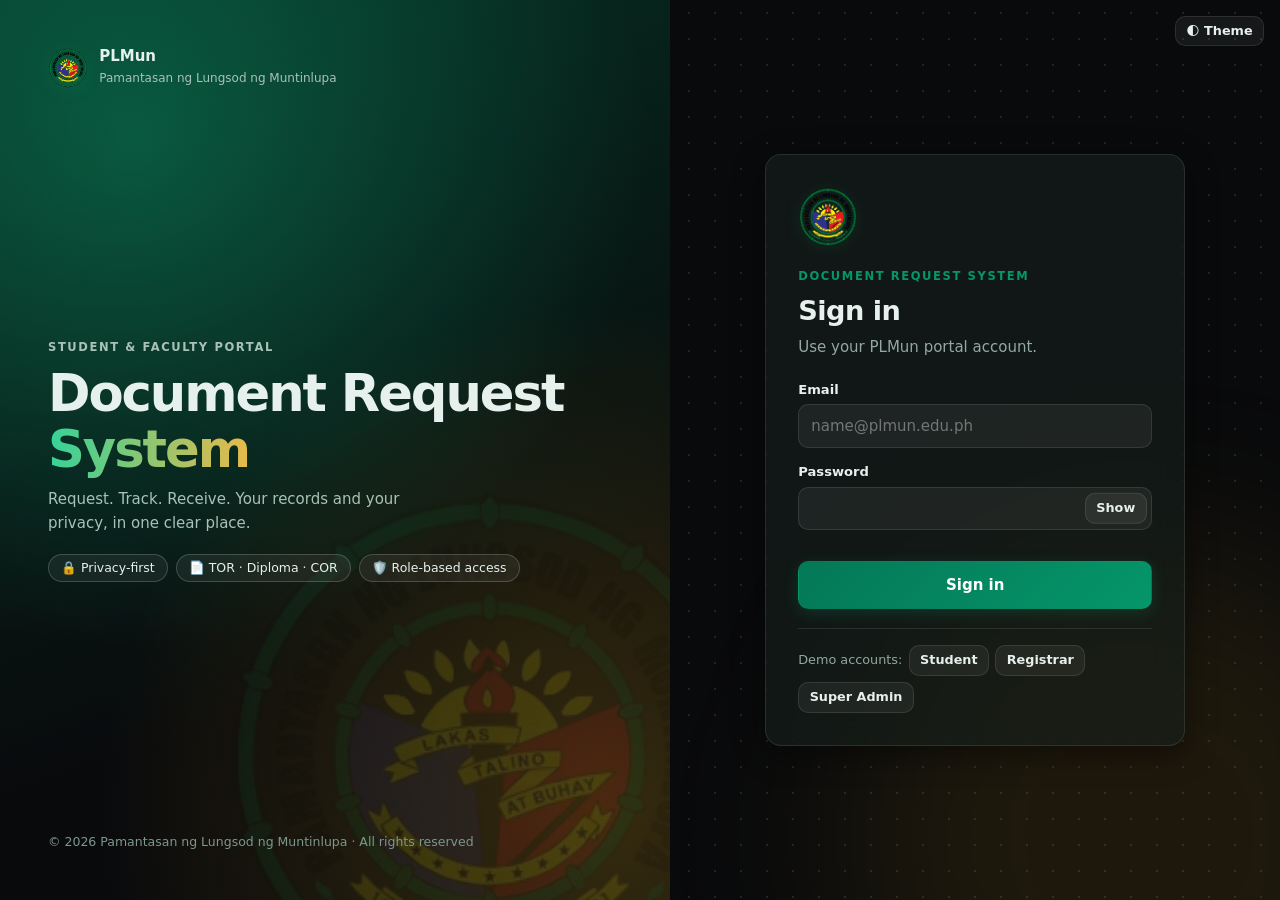
==== index.html @ 25945c1c "Initial commit - PLMun DocReq website" ====
<!DOCTYPE html>
<html lang="en">
<head>
<meta charset="UTF-8">
<meta name="viewport" content="width=device-width, initial-scale=1">
<title>PLMun Portal · Document Request System</title>
<link rel="icon" href="logo.png">
<link rel="stylesheet" href="style.css">
</head>
<body>
<a class="skip" href="#app">Skip to content</a>
<header class="glass-panel top" id="nav"></header>
<main id="app" tabindex="-1"></main>

<!-- Simulated Gmail invitation modal -->
<dialog id="mail" aria-labelledby="mailTitle">
  <h2 id="mailTitle">Simulated Gmail inbox</h2>
  <div id="mailBody"></div>
  <div class="row"><button class="btn btn-ghost" type="button" data-act="close">Close</button></div>
</dialog>

<div id="toasts" aria-live="polite"></div>
<script src="app.js"></script>
</body>
</html>
---- style.css ----
/* PLMun Portal — glassmorphism, light/dark themes */
*{box-sizing:border-box;margin:0}
:root{
  --bg:#eef4f1;--text:#0f172a;--muted:#5b6b7a;
  --glass:rgba(255,255,255,.7);--border:rgba(255,255,255,.55);--line:rgba(15,23,42,.1);
  --shadow:0 8px 32px rgba(15,23,42,.08);
  --em:#059669;--em2:#10b981;--em-dark:#047857;--gold:#b7791f;--danger:#dc2626;
  --glow:rgba(16,185,129,.28);--gold-glow:rgba(212,160,23,.2);--field:rgba(255,255,255,.75);--r:16px;
}
[data-theme=dark]{
  --bg:#0a110f;--text:#e6f0ec;--muted:#93a8a0;
  --glass:rgba(22,32,29,.65);--border:rgba(255,255,255,.1);--line:rgba(255,255,255,.1);
  --shadow:0 8px 32px rgba(0,0,0,.45);--glow:rgba(16,185,129,.18);--gold-glow:rgba(212,160,23,.1);
  --field:rgba(255,255,255,.06);--gold:#e8b94a;
}
html{color-scheme:light dark}
body{font:15px/1.6 Inter,system-ui,-apple-system,"Segoe UI",sans-serif;color:var(--text);background:var(--bg);min-height:100vh;transition:background .3s,color .3s}
body::before,body::after{content:"";position:fixed;z-index:-1;width:46vmax;height:46vmax;border-radius:50%;filter:blur(90px);pointer-events:none}
body::before{top:-14vmax;left:-10vmax;background:var(--glow)}
body::after{bottom:-18vmax;right:-12vmax;background:var(--gold-glow)}

/* Glass utilities */
.glass-card,.glass-panel,dialog{
  background:var(--glass);-webkit-backdrop-filter:blur(16px) saturate(140%);backdrop-filter:blur(16px) saturate(140%);
  border:1px solid var(--border);box-shadow:var(--shadow);transition:background .3s,border-color .3s}
.glass-card{border-radius:var(--r);padding:1.25rem}
.glass-panel{border-radius:var(--r)}

/* Layout */
.skip{position:absolute;left:-999px}.skip:focus{left:1rem;top:1rem;background:var(--em-dark);color:#fff;padding:.5rem 1rem;border-radius:8px;z-index:99}
.top{position:sticky;top:.75rem;z-index:10;margin:.75rem auto;width:min(1100px,94vw);padding:.6rem 1rem;display:flex;align-items:center;justify-content:space-between;gap:.75rem;flex-wrap:wrap}
.brand{display:flex;align-items:center;gap:.7rem}
.logo{width:36px;height:36px;border-radius:10px;display:grid;place-items:center;font-weight:800;color:#fff;background:linear-gradient(135deg,var(--em-dark),var(--em2));box-shadow:0 0 0 2px rgba(212,160,23,.5),0 4px 14px var(--glow)}
.brand b{display:block;line-height:1.1}.brand span{font-size:.75rem;color:var(--muted)}
.actions{display:flex;align-items:center;gap:.5rem;flex-wrap:wrap}
main{width:min(1100px,94vw);margin:1rem auto 3rem;display:grid;gap:1rem;outline:none}
.cols{display:grid;gap:1rem;grid-template-columns:1fr 2fr;align-items:start}
.stats{display:grid;gap:1rem;grid-template-columns:repeat(auto-fit,minmax(170px,1fr))}
.stat small{color:var(--muted)}.stat strong{display:block;font-size:1.9rem;line-height:1.2;color:var(--em)}
.hero{text-align:center;padding:3rem 1.5rem}.hero h1{font-size:clamp(1.7rem,4vw,2.6rem);letter-spacing:-.03em}
.hero p{color:var(--muted);max-width:56ch;margin:.75rem auto 1.5rem}
.roles{display:grid;gap:1rem;grid-template-columns:repeat(auto-fit,minmax(220px,1fr));text-align:left;margin-top:2rem}
h2{font-size:1.1rem;margin-bottom:.6rem}
.muted{color:var(--muted)}.small{font-size:.8rem}.err{color:var(--danger);min-height:1.3em;font-size:.85rem}
.privacy{display:flex;gap:.8rem;align-items:flex-start;border-left:4px solid var(--gold)}
.toolbar{display:flex;gap:.6rem;flex-wrap:wrap;margin-bottom:.8rem}.toolbar input{flex:1;min-width:160px}

/* Controls */
.field{display:grid;gap:.3rem;margin-bottom:.8rem}.field label{font-size:.82rem;font-weight:600}
input,select,textarea{font:inherit;color:inherit;background:var(--field);border:1px solid var(--line);border-radius:10px;padding:.55rem .75rem;width:100%}
textarea{resize:vertical;min-height:70px}
:focus-visible{outline:3px solid var(--em2);outline-offset:2px}
.btn{font:inherit;font-weight:600;border:1px solid transparent;border-radius:10px;padding:.5rem 1rem;cursor:pointer;transition:transform .15s,box-shadow .2s,background .2s}
.btn:hover{transform:translateY(-1px)}.btn:active{transform:none}
.btn-primary{color:#fff;background:linear-gradient(135deg,var(--em-dark),var(--em));box-shadow:0 4px 16px var(--glow)}
.btn-ghost{color:var(--text);background:var(--field);border-color:var(--line)}
.btn-danger{color:#fff;background:var(--danger)}
.btn-sm{padding:.25rem .65rem;font-size:.8rem}
.row{display:flex;gap:.5rem;flex-wrap:wrap;margin:.6rem 0}

/* Table + badges */
.wrap{overflow-x:auto}
table{width:100%;border-collapse:collapse;font-size:.9rem}
th{font-size:.72rem;text-transform:uppercase;letter-spacing:.06em;color:var(--muted);text-align:left}
th,td{padding:.65rem .6rem;border-bottom:1px solid var(--line);white-space:nowrap}
tbody tr:hover{background:rgba(16,185,129,.07)}
td.empty{text-align:center;color:var(--muted);padding:2rem}
td .btn{margin-right:.3rem}
.badge{display:inline-block;padding:.12rem .6rem;border-radius:99px;font-size:.75rem;font-weight:600;text-transform:capitalize;background:rgba(100,116,139,.18)}
.s-pending,.s-invited{background:rgba(212,160,23,.2);color:var(--gold)}
.s-processing{background:rgba(59,130,246,.18);color:#2563eb}
[data-theme=dark] .s-processing{color:#7db1ff}
.s-ready-for-pickup,.s-active{background:rgba(16,185,129,.18);color:var(--em-dark)}
[data-theme=dark] .s-ready-for-pickup,[data-theme=dark] .s-active{color:#4ade80}
.s-rejected,.s-disabled{background:rgba(220,38,38,.15);color:var(--danger)}

/* Dialogs + toasts */
dialog{color:var(--text);margin:auto;border-radius:var(--r);padding:1.5rem;width:min(460px,92vw)}
dialog::backdrop{background:rgba(5,15,12,.45);backdrop-filter:blur(4px)}
.mail{border:1px solid var(--line);border-radius:12px;padding:1rem;background:var(--field);margin:.6rem 0;font-size:.88rem;word-break:break-word}
.mail p{margin:.4rem 0}.mail code{background:rgba(16,185,129,.15);padding:.1rem .4rem;border-radius:6px}
#toasts{position:fixed;right:1rem;bottom:1rem;display:grid;gap:.5rem;z-index:100}
.toast{padding:.7rem 1rem;border-radius:12px;color:#fff;background:var(--em-dark);box-shadow:var(--shadow);animation:in .3s ease}
.toast.err{background:var(--danger)}
@keyframes in{from{opacity:0;transform:translateY(10px)}}
@media(max-width:800px){.cols{grid-template-columns:1fr}}
@media(prefers-reduced-motion:reduce){*{animation:none!important;transition:none!important}}

/* ===== v2: split-screen auth + refined dashboard ===== */
[data-theme=dark]{--bg:#090a0c}
body{background-image:radial-gradient(var(--line) 1px,transparent 1px);background-size:26px 26px}
.seal{width:40px;height:40px;object-fit:contain;filter:drop-shadow(0 2px 8px var(--glow))}
.eyebrow{font-size:.72rem;font-weight:700;letter-spacing:.14em;text-transform:uppercase;color:var(--em)}
.welcome{display:flex;justify-content:space-between;align-items:center;gap:1rem;padding:.4rem .25rem}
.welcome h1{font-size:clamp(1.5rem,3vw,2.1rem);letter-spacing:-.03em}
.welcome img{width:84px;filter:drop-shadow(0 8px 24px var(--glow))}
.stat{border-top:3px solid var(--em2)}.stat:nth-child(2){border-top-color:var(--gold)}.stat:nth-child(3){border-top-color:#3b82f6}.stat:nth-child(4){border-top-color:#ef4444}
.glass-card{transition:transform .2s,box-shadow .2s}.stats .glass-card:hover{transform:translateY(-3px)}
input:focus,select:focus,textarea:focus{border-color:var(--em2);box-shadow:0 0 0 3px var(--glow);outline:none}
.btn-primary:hover{box-shadow:0 6px 24px var(--glow)}

body.auth #nav{display:none}
body.auth main{width:100%;margin:0;display:block}
.auth-wrap{min-height:100vh;display:grid;grid-template-columns:1.1fr 1fr}
.brand-panel{position:relative;overflow:hidden;padding:3rem;display:flex;flex-direction:column;justify-content:space-between;gap:2rem;color:#e6f0ec;
  background:radial-gradient(circle at 20% 15%,rgba(16,185,129,.35),transparent 55%),radial-gradient(circle at 90% 90%,rgba(212,160,23,.22),transparent 50%),linear-gradient(160deg,#052e22,#090a0c 70%)}
.brand-panel .watermark{position:absolute;right:-12%;bottom:-14%;width:78%;opacity:.12;pointer-events:none}
.brand-panel>*:not(.watermark){position:relative}
.brand-panel .brand span{color:#a9c2b8}
.brand-panel h1{font-size:clamp(2rem,4vw,3.2rem);line-height:1.08;letter-spacing:-.04em;margin:.6rem 0}
.brand-panel h1 em{font-style:normal;background:linear-gradient(90deg,#34d399,#e8b94a);-webkit-background-clip:text;background-clip:text;color:transparent}
.brand-panel p{color:#a9c2b8;max-width:42ch}.brand-panel small{color:#7e978d}
.pills{display:flex;gap:.5rem;flex-wrap:wrap;margin-top:1.2rem}
.pills span{border:1px solid rgba(255,255,255,.18);border-radius:99px;padding:.2rem .75rem;font-size:.78rem;background:rgba(255,255,255,.06)}
.form-panel{display:grid;place-items:center;padding:2rem}
.signin{width:min(420px,100%);padding:2rem}
.signin .seal{width:60px;height:60px;margin-bottom:.8rem}
.signin h2{font-size:1.7rem;letter-spacing:-.02em;margin:.2rem 0}
.signin .btn-primary{width:100%;padding:.7rem}
.pw{position:relative}.pw input{padding-right:4.5rem}.pw button{position:absolute;right:.35rem;top:50%;transform:translateY(-50%)}
.pw button:hover{transform:translateY(-50%)}
.fab{position:fixed;top:1rem;right:1rem;z-index:20}
.demo{display:flex;gap:.4rem;flex-wrap:wrap;align-items:center;margin-top:1.2rem;padding-top:1rem;border-top:1px solid var(--line)}
@media(max-width:900px){.auth-wrap{grid-template-columns:1fr}.brand-panel{padding:1.5rem}.brand-panel .watermark{width:60%}.pills{display:none}}
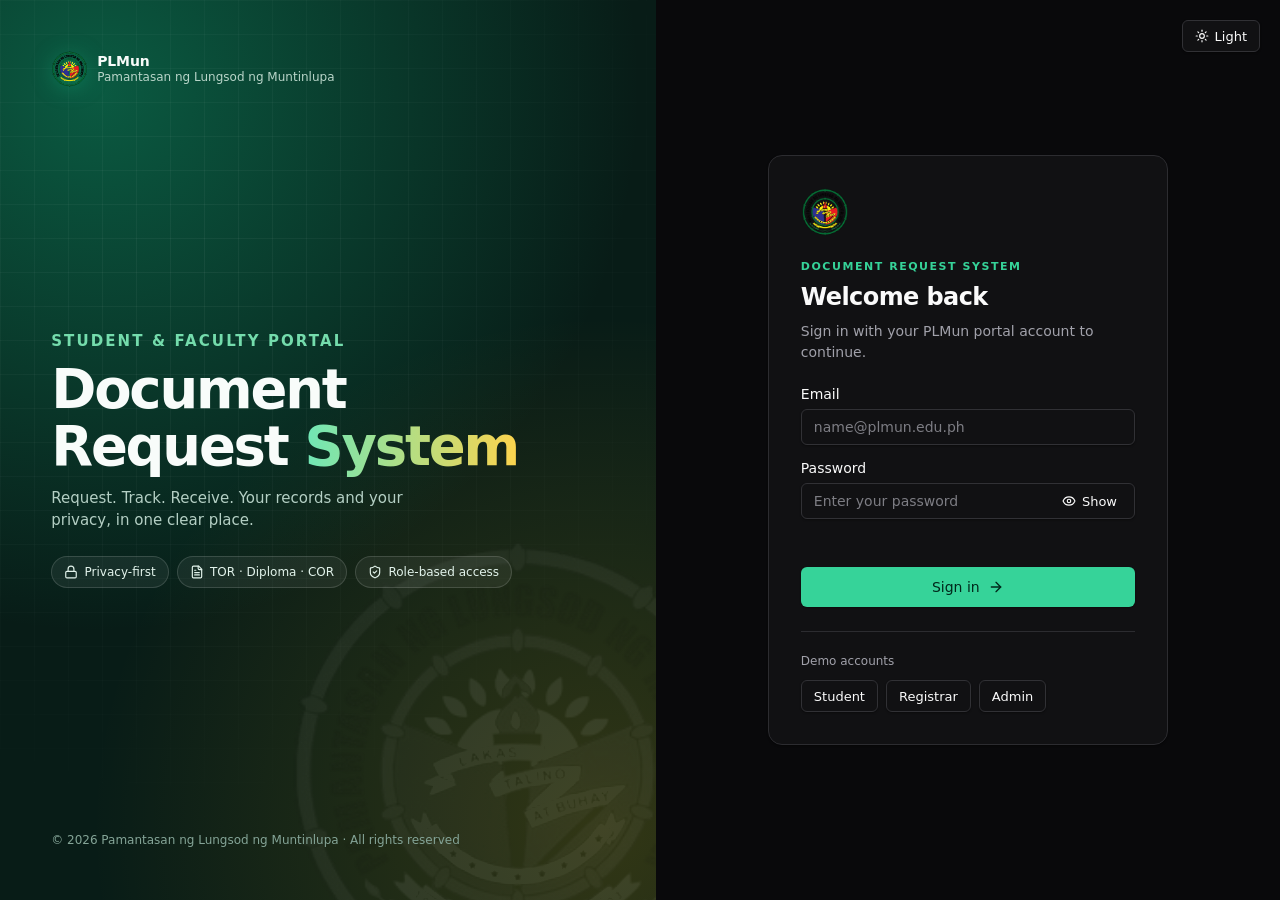
==== commit 54ea9cb6: "feat: add scheduling and document management to portal" ====
--- a/index.html
+++ b/index.html
@@ -3,23 +3,46 @@
 <head>
 <meta charset="UTF-8">
 <meta name="viewport" content="width=device-width, initial-scale=1">
+<meta name="description" content="PLMun Document Request System — request, track and receive your academic records.">
 <title>PLMun Portal · Document Request System</title>
 <link rel="icon" href="logo.png">
+<script>
+  try { document.documentElement.dataset.theme = localStorage.getItem('plmun-theme') || 'dark'; }
+  catch (e) { document.documentElement.dataset.theme = 'dark'; }
+</script>
 <link rel="stylesheet" href="style.css">
 </head>
 <body>
 <a class="skip" href="#app">Skip to content</a>
-<header class="glass-panel top" id="nav"></header>
+<header class="top" id="nav"></header>
 <main id="app" tabindex="-1"></main>
 
 <!-- Simulated Gmail invitation modal -->
 <dialog id="mail" aria-labelledby="mailTitle">
-  <h2 id="mailTitle">Simulated Gmail inbox</h2>
+  <div class="dialog-header">
+    <h2 id="mailTitle">Simulated Gmail inbox</h2>
+    <p class="dialog-desc">Demo only — no real email is sent.</p>
+  </div>
   <div id="mailBody"></div>
-  <div class="row"><button class="btn btn-ghost" type="button" data-act="close">Close</button></div>
+  <div class="dialog-footer">
+    <button class="btn btn-outline" type="button" data-act="close">Close</button>
+  </div>
+</dialog>
+
+<!-- Pickup scheduling calendar -->
+<dialog id="sched" class="dialog-wide" aria-labelledby="schedTitle">
+  <div class="dialog-header">
+    <h2 id="schedTitle">Schedule pickup</h2>
+    <p class="dialog-desc" id="schedSubtitle"></p>
+  </div>
+  <div id="schedBody"></div>
+  <div class="dialog-footer">
+    <button class="btn btn-outline" type="button" data-act="close">Cancel</button>
+    <button class="btn btn-primary" type="button" id="schedConfirm" data-act="confirmPickup" disabled>Confirm pickup</button>
+  </div>
 </dialog>
 
 <div id="toasts" aria-live="polite"></div>
 <script src="app.js"></script>
 </body>
-</html>+</html>
--- a/style.css
+++ b/style.css
@@ -1,124 +1,1248 @@
-/* PLMun Portal — glassmorphism, light/dark themes */
-*{box-sizing:border-box;margin:0}
-:root{
-  --bg:#eef4f1;--text:#0f172a;--muted:#5b6b7a;
-  --glass:rgba(255,255,255,.7);--border:rgba(255,255,255,.55);--line:rgba(15,23,42,.1);
-  --shadow:0 8px 32px rgba(15,23,42,.08);
-  --em:#059669;--em2:#10b981;--em-dark:#047857;--gold:#b7791f;--danger:#dc2626;
-  --glow:rgba(16,185,129,.28);--gold-glow:rgba(212,160,23,.2);--field:rgba(255,255,255,.75);--r:16px;
-}
-[data-theme=dark]{
-  --bg:#0a110f;--text:#e6f0ec;--muted:#93a8a0;
-  --glass:rgba(22,32,29,.65);--border:rgba(255,255,255,.1);--line:rgba(255,255,255,.1);
-  --shadow:0 8px 32px rgba(0,0,0,.45);--glow:rgba(16,185,129,.18);--gold-glow:rgba(212,160,23,.1);
-  --field:rgba(255,255,255,.06);--gold:#e8b94a;
-}
-html{color-scheme:light dark}
-body{font:15px/1.6 Inter,system-ui,-apple-system,"Segoe UI",sans-serif;color:var(--text);background:var(--bg);min-height:100vh;transition:background .3s,color .3s}
-body::before,body::after{content:"";position:fixed;z-index:-1;width:46vmax;height:46vmax;border-radius:50%;filter:blur(90px);pointer-events:none}
-body::before{top:-14vmax;left:-10vmax;background:var(--glow)}
-body::after{bottom:-18vmax;right:-12vmax;background:var(--gold-glow)}
-
-/* Glass utilities */
-.glass-card,.glass-panel,dialog{
-  background:var(--glass);-webkit-backdrop-filter:blur(16px) saturate(140%);backdrop-filter:blur(16px) saturate(140%);
-  border:1px solid var(--border);box-shadow:var(--shadow);transition:background .3s,border-color .3s}
-.glass-card{border-radius:var(--r);padding:1.25rem}
-.glass-panel{border-radius:var(--r)}
-
-/* Layout */
-.skip{position:absolute;left:-999px}.skip:focus{left:1rem;top:1rem;background:var(--em-dark);color:#fff;padding:.5rem 1rem;border-radius:8px;z-index:99}
-.top{position:sticky;top:.75rem;z-index:10;margin:.75rem auto;width:min(1100px,94vw);padding:.6rem 1rem;display:flex;align-items:center;justify-content:space-between;gap:.75rem;flex-wrap:wrap}
-.brand{display:flex;align-items:center;gap:.7rem}
-.logo{width:36px;height:36px;border-radius:10px;display:grid;place-items:center;font-weight:800;color:#fff;background:linear-gradient(135deg,var(--em-dark),var(--em2));box-shadow:0 0 0 2px rgba(212,160,23,.5),0 4px 14px var(--glow)}
-.brand b{display:block;line-height:1.1}.brand span{font-size:.75rem;color:var(--muted)}
-.actions{display:flex;align-items:center;gap:.5rem;flex-wrap:wrap}
-main{width:min(1100px,94vw);margin:1rem auto 3rem;display:grid;gap:1rem;outline:none}
-.cols{display:grid;gap:1rem;grid-template-columns:1fr 2fr;align-items:start}
-.stats{display:grid;gap:1rem;grid-template-columns:repeat(auto-fit,minmax(170px,1fr))}
-.stat small{color:var(--muted)}.stat strong{display:block;font-size:1.9rem;line-height:1.2;color:var(--em)}
-.hero{text-align:center;padding:3rem 1.5rem}.hero h1{font-size:clamp(1.7rem,4vw,2.6rem);letter-spacing:-.03em}
-.hero p{color:var(--muted);max-width:56ch;margin:.75rem auto 1.5rem}
-.roles{display:grid;gap:1rem;grid-template-columns:repeat(auto-fit,minmax(220px,1fr));text-align:left;margin-top:2rem}
-h2{font-size:1.1rem;margin-bottom:.6rem}
-.muted{color:var(--muted)}.small{font-size:.8rem}.err{color:var(--danger);min-height:1.3em;font-size:.85rem}
-.privacy{display:flex;gap:.8rem;align-items:flex-start;border-left:4px solid var(--gold)}
-.toolbar{display:flex;gap:.6rem;flex-wrap:wrap;margin-bottom:.8rem}.toolbar input{flex:1;min-width:160px}
-
-/* Controls */
-.field{display:grid;gap:.3rem;margin-bottom:.8rem}.field label{font-size:.82rem;font-weight:600}
-input,select,textarea{font:inherit;color:inherit;background:var(--field);border:1px solid var(--line);border-radius:10px;padding:.55rem .75rem;width:100%}
-textarea{resize:vertical;min-height:70px}
-:focus-visible{outline:3px solid var(--em2);outline-offset:2px}
-.btn{font:inherit;font-weight:600;border:1px solid transparent;border-radius:10px;padding:.5rem 1rem;cursor:pointer;transition:transform .15s,box-shadow .2s,background .2s}
-.btn:hover{transform:translateY(-1px)}.btn:active{transform:none}
-.btn-primary{color:#fff;background:linear-gradient(135deg,var(--em-dark),var(--em));box-shadow:0 4px 16px var(--glow)}
-.btn-ghost{color:var(--text);background:var(--field);border-color:var(--line)}
-.btn-danger{color:#fff;background:var(--danger)}
-.btn-sm{padding:.25rem .65rem;font-size:.8rem}
-.row{display:flex;gap:.5rem;flex-wrap:wrap;margin:.6rem 0}
-
-/* Table + badges */
-.wrap{overflow-x:auto}
-table{width:100%;border-collapse:collapse;font-size:.9rem}
-th{font-size:.72rem;text-transform:uppercase;letter-spacing:.06em;color:var(--muted);text-align:left}
-th,td{padding:.65rem .6rem;border-bottom:1px solid var(--line);white-space:nowrap}
-tbody tr:hover{background:rgba(16,185,129,.07)}
-td.empty{text-align:center;color:var(--muted);padding:2rem}
-td .btn{margin-right:.3rem}
-.badge{display:inline-block;padding:.12rem .6rem;border-radius:99px;font-size:.75rem;font-weight:600;text-transform:capitalize;background:rgba(100,116,139,.18)}
-.s-pending,.s-invited{background:rgba(212,160,23,.2);color:var(--gold)}
-.s-processing{background:rgba(59,130,246,.18);color:#2563eb}
-[data-theme=dark] .s-processing{color:#7db1ff}
-.s-ready-for-pickup,.s-active{background:rgba(16,185,129,.18);color:var(--em-dark)}
-[data-theme=dark] .s-ready-for-pickup,[data-theme=dark] .s-active{color:#4ade80}
-.s-rejected,.s-disabled{background:rgba(220,38,38,.15);color:var(--danger)}
-
-/* Dialogs + toasts */
-dialog{color:var(--text);margin:auto;border-radius:var(--r);padding:1.5rem;width:min(460px,92vw)}
-dialog::backdrop{background:rgba(5,15,12,.45);backdrop-filter:blur(4px)}
-.mail{border:1px solid var(--line);border-radius:12px;padding:1rem;background:var(--field);margin:.6rem 0;font-size:.88rem;word-break:break-word}
-.mail p{margin:.4rem 0}.mail code{background:rgba(16,185,129,.15);padding:.1rem .4rem;border-radius:6px}
-#toasts{position:fixed;right:1rem;bottom:1rem;display:grid;gap:.5rem;z-index:100}
-.toast{padding:.7rem 1rem;border-radius:12px;color:#fff;background:var(--em-dark);box-shadow:var(--shadow);animation:in .3s ease}
-.toast.err{background:var(--danger)}
-@keyframes in{from{opacity:0;transform:translateY(10px)}}
-@media(max-width:800px){.cols{grid-template-columns:1fr}}
-@media(prefers-reduced-motion:reduce){*{animation:none!important;transition:none!important}}
-
-/* ===== v2: split-screen auth + refined dashboard ===== */
-[data-theme=dark]{--bg:#090a0c}
-body{background-image:radial-gradient(var(--line) 1px,transparent 1px);background-size:26px 26px}
-.seal{width:40px;height:40px;object-fit:contain;filter:drop-shadow(0 2px 8px var(--glow))}
-.eyebrow{font-size:.72rem;font-weight:700;letter-spacing:.14em;text-transform:uppercase;color:var(--em)}
-.welcome{display:flex;justify-content:space-between;align-items:center;gap:1rem;padding:.4rem .25rem}
-.welcome h1{font-size:clamp(1.5rem,3vw,2.1rem);letter-spacing:-.03em}
-.welcome img{width:84px;filter:drop-shadow(0 8px 24px var(--glow))}
-.stat{border-top:3px solid var(--em2)}.stat:nth-child(2){border-top-color:var(--gold)}.stat:nth-child(3){border-top-color:#3b82f6}.stat:nth-child(4){border-top-color:#ef4444}
-.glass-card{transition:transform .2s,box-shadow .2s}.stats .glass-card:hover{transform:translateY(-3px)}
-input:focus,select:focus,textarea:focus{border-color:var(--em2);box-shadow:0 0 0 3px var(--glow);outline:none}
-.btn-primary:hover{box-shadow:0 6px 24px var(--glow)}
-
-body.auth #nav{display:none}
-body.auth main{width:100%;margin:0;display:block}
-.auth-wrap{min-height:100vh;display:grid;grid-template-columns:1.1fr 1fr}
-.brand-panel{position:relative;overflow:hidden;padding:3rem;display:flex;flex-direction:column;justify-content:space-between;gap:2rem;color:#e6f0ec;
-  background:radial-gradient(circle at 20% 15%,rgba(16,185,129,.35),transparent 55%),radial-gradient(circle at 90% 90%,rgba(212,160,23,.22),transparent 50%),linear-gradient(160deg,#052e22,#090a0c 70%)}
-.brand-panel .watermark{position:absolute;right:-12%;bottom:-14%;width:78%;opacity:.12;pointer-events:none}
-.brand-panel>*:not(.watermark){position:relative}
-.brand-panel .brand span{color:#a9c2b8}
-.brand-panel h1{font-size:clamp(2rem,4vw,3.2rem);line-height:1.08;letter-spacing:-.04em;margin:.6rem 0}
-.brand-panel h1 em{font-style:normal;background:linear-gradient(90deg,#34d399,#e8b94a);-webkit-background-clip:text;background-clip:text;color:transparent}
-.brand-panel p{color:#a9c2b8;max-width:42ch}.brand-panel small{color:#7e978d}
-.pills{display:flex;gap:.5rem;flex-wrap:wrap;margin-top:1.2rem}
-.pills span{border:1px solid rgba(255,255,255,.18);border-radius:99px;padding:.2rem .75rem;font-size:.78rem;background:rgba(255,255,255,.06)}
-.form-panel{display:grid;place-items:center;padding:2rem}
-.signin{width:min(420px,100%);padding:2rem}
-.signin .seal{width:60px;height:60px;margin-bottom:.8rem}
-.signin h2{font-size:1.7rem;letter-spacing:-.02em;margin:.2rem 0}
-.signin .btn-primary{width:100%;padding:.7rem}
-.pw{position:relative}.pw input{padding-right:4.5rem}.pw button{position:absolute;right:.35rem;top:50%;transform:translateY(-50%)}
-.pw button:hover{transform:translateY(-50%)}
-.fab{position:fixed;top:1rem;right:1rem;z-index:20}
-.demo{display:flex;gap:.4rem;flex-wrap:wrap;align-items:center;margin-top:1.2rem;padding-top:1rem;border-top:1px solid var(--line)}
-@media(max-width:900px){.auth-wrap{grid-template-columns:1fr}.brand-panel{padding:1.5rem}.brand-panel .watermark{width:60%}.pills{display:none}}+/* ============================================================
+   PLMun Portal — shadcn/ui-inspired design system
+   Vanilla CSS, no build step. Tokens follow shadcn conventions.
+   ============================================================ */
+
+*,
+*::before,
+*::after { box-sizing: border-box; margin: 0; padding: 0; }
+
+:root {
+  color-scheme: light;
+
+  /* Core shadcn tokens (HSL channels) */
+  --background: 240 4.8% 97%;
+  --foreground: 240 10% 3.9%;
+  --card: 0 0% 100%;
+  --card-foreground: 240 10% 3.9%;
+  --popover: 0 0% 100%;
+  --popover-foreground: 240 10% 3.9%;
+  --primary: 161 94% 25%;
+  --primary-foreground: 0 0% 100%;
+  --secondary: 240 4.8% 95.9%;
+  --secondary-foreground: 240 5.9% 10%;
+  --muted: 240 4.8% 95.9%;
+  --muted-foreground: 240 3.8% 46.1%;
+  --accent: 240 4.8% 95.9%;
+  --accent-foreground: 240 5.9% 10%;
+  --destructive: 0 72% 45%;
+  --destructive-foreground: 0 0% 100%;
+  --border: 240 5.9% 88%;
+  --input: 240 5.9% 88%;
+  --ring: 161 94% 25%;
+
+  /* Semantic status colours */
+  --success: 161 94% 25%;
+  --warning: 32 95% 38%;
+  --info: 221 83% 45%;
+
+  --radius: 0.5rem;
+  --font-sans: ui-sans-serif, system-ui, -apple-system, BlinkMacSystemFont,
+    "Segoe UI", Roboto, "Helvetica Neue", Arial, "Noto Sans", sans-serif;
+  --font-mono: ui-monospace, SFMono-Regular, Menlo, Monaco, Consolas,
+    "Liberation Mono", monospace;
+
+  --shadow-sm: 0 1px 2px 0 rgb(0 0 0 / 0.05);
+  --shadow-md: 0 4px 6px -1px rgb(0 0 0 / 0.1), 0 2px 4px -2px rgb(0 0 0 / 0.1);
+  --shadow-lg: 0 10px 15px -3px rgb(0 0 0 / 0.1), 0 4px 6px -4px rgb(0 0 0 / 0.1);
+  --shadow-xl: 0 20px 25px -5px rgb(0 0 0 / 0.12), 0 8px 10px -6px rgb(0 0 0 / 0.1);
+}
+
+[data-theme="dark"] {
+  color-scheme: dark;
+
+  --background: 240 10% 3.9%;
+  --foreground: 0 0% 98%;
+  --card: 240 6% 7%;
+  --card-foreground: 0 0% 98%;
+  --popover: 240 6% 7%;
+  --popover-foreground: 0 0% 98%;
+  --primary: 158 64% 52%;
+  --primary-foreground: 161 94% 8%;
+  --secondary: 240 3.7% 15.9%;
+  --secondary-foreground: 0 0% 98%;
+  --muted: 240 3.7% 15.9%;
+  --muted-foreground: 240 5% 64.9%;
+  --accent: 240 3.7% 15.9%;
+  --accent-foreground: 0 0% 98%;
+  --destructive: 0 84% 62%;
+  --destructive-foreground: 240 10% 3.9%;
+  --border: 240 3.7% 18%;
+  --input: 240 3.7% 20%;
+  --ring: 158 64% 52%;
+
+  --success: 158 64% 52%;
+  --warning: 43 96% 60%;
+  --info: 213 94% 72%;
+
+  --shadow-sm: 0 1px 2px 0 rgb(0 0 0 / 0.4);
+  --shadow-md: 0 4px 6px -1px rgb(0 0 0 / 0.5), 0 2px 4px -2px rgb(0 0 0 / 0.4);
+  --shadow-lg: 0 10px 15px -3px rgb(0 0 0 / 0.55), 0 4px 6px -4px rgb(0 0 0 / 0.4);
+  --shadow-xl: 0 20px 25px -5px rgb(0 0 0 / 0.6), 0 8px 10px -6px rgb(0 0 0 / 0.5);
+}
+
+html { -webkit-text-size-adjust: 100%; }
+
+body {
+  min-height: 100vh;
+  min-height: 100dvh;
+  font-family: var(--font-sans);
+  font-size: 0.9375rem;
+  line-height: 1.5;
+  -webkit-font-smoothing: antialiased;
+  text-rendering: optimizeLegibility;
+  color: hsl(var(--foreground));
+  background: hsl(var(--background));
+  transition: background-color 0.2s ease, color 0.2s ease;
+}
+
+::selection { background: hsl(var(--primary) / 0.2); }
+
+img { max-width: 100%; }
+
+a { color: hsl(var(--primary)); text-underline-offset: 4px; }
+
+:where(a, button, input, select, textarea, summary, [tabindex]):focus-visible {
+  outline: 2px solid hsl(var(--ring));
+  outline-offset: 2px;
+}
+
+svg { display: block; }
+
+/* ============================================================
+   Layout primitives
+   ============================================================ */
+
+.skip {
+  position: absolute;
+  left: -9999px;
+  top: 0;
+  z-index: 100;
+}
+.skip:focus {
+  left: 1rem;
+  top: 1rem;
+  padding: 0.5rem 0.875rem;
+  border-radius: calc(var(--radius) - 2px);
+  background: hsl(var(--primary));
+  color: hsl(var(--primary-foreground));
+  font-size: 0.875rem;
+  font-weight: 500;
+  text-decoration: none;
+}
+
+main {
+  width: min(1200px, calc(100% - 2rem));
+  margin: 1.5rem auto 4rem;
+  display: grid;
+  gap: 1.25rem;
+  outline: none;
+}
+
+.cols {
+  display: grid;
+  gap: 1.25rem;
+  grid-template-columns: minmax(0, 1fr) minmax(0, 2fr);
+  align-items: start;
+}
+
+.stats {
+  display: grid;
+  gap: 1rem;
+  grid-template-columns: repeat(auto-fit, minmax(170px, 1fr));
+}
+
+.row {
+  display: flex;
+  gap: 0.5rem;
+  flex-wrap: wrap;
+  align-items: center;
+}
+
+.muted { color: hsl(var(--muted-foreground)); }
+.small { font-size: 0.8125rem; }
+.mono { font-family: var(--font-mono); font-size: 0.8125rem; }
+
+/* ============================================================
+   Header / navigation
+   ============================================================ */
+
+.top {
+  position: sticky;
+  top: 0;
+  z-index: 50;
+  width: 100%;
+  height: 3.5rem;
+  display: flex;
+  align-items: center;
+  justify-content: space-between;
+  gap: 1rem;
+  padding-inline: max(1rem, calc((100vw - 1200px) / 2));
+  border-bottom: 1px solid hsl(var(--border));
+  background: hsl(var(--background) / 0.8);
+  -webkit-backdrop-filter: blur(8px);
+  backdrop-filter: blur(8px);
+}
+
+.brand {
+  display: flex;
+  align-items: center;
+  gap: 0.625rem;
+  min-width: 0;
+}
+.brand .seal {
+  width: 2rem;
+  height: 2rem;
+  object-fit: contain;
+  flex: 0 0 auto;
+}
+.brand b {
+  display: block;
+  font-size: 0.875rem;
+  font-weight: 600;
+  line-height: 1.25;
+  letter-spacing: -0.01em;
+  white-space: nowrap;
+}
+.brand span {
+  display: block;
+  font-size: 0.75rem;
+  line-height: 1.25;
+  color: hsl(var(--muted-foreground));
+  white-space: nowrap;
+}
+
+.actions {
+  display: flex;
+  align-items: center;
+  gap: 0.5rem;
+  flex-wrap: nowrap;
+}
+
+.nav-user {
+  display: flex;
+  align-items: center;
+  gap: 0.5rem;
+  padding-left: 0.25rem;
+}
+.nav-user-name {
+  font-size: 0.8125rem;
+  font-weight: 500;
+  max-width: 11rem;
+  overflow: hidden;
+  text-overflow: ellipsis;
+  white-space: nowrap;
+}
+.avatar {
+  display: grid;
+  place-items: center;
+  width: 2rem;
+  height: 2rem;
+  flex: 0 0 auto;
+  border-radius: 9999px;
+  background: hsl(var(--secondary));
+  color: hsl(var(--secondary-foreground));
+  border: 1px solid hsl(var(--border));
+  font-size: 0.6875rem;
+  font-weight: 600;
+  letter-spacing: 0.02em;
+  user-select: none;
+}
+
+/* ============================================================
+   Cards
+   ============================================================ */
+
+.card {
+  background: hsl(var(--card));
+  color: hsl(var(--card-foreground));
+  border: 1px solid hsl(var(--border));
+  border-radius: calc(var(--radius) + 4px);
+  box-shadow: var(--shadow-sm);
+  padding: 1.5rem;
+}
+
+.card-header { margin-bottom: 1.25rem; }
+.card-title {
+  font-size: 1rem;
+  font-weight: 600;
+  line-height: 1.4;
+  letter-spacing: -0.01em;
+  margin: 0;
+}
+.card-desc {
+  margin-top: 0.25rem;
+  font-size: 0.875rem;
+  color: hsl(var(--muted-foreground));
+}
+
+/* ============================================================
+   Page heading + stats
+   ============================================================ */
+
+.welcome {
+  display: flex;
+  align-items: center;
+  justify-content: space-between;
+  gap: 1.5rem;
+  padding: 0.5rem 0.25rem;
+}
+.welcome h1 {
+  margin-top: 0.25rem;
+  font-size: clamp(1.5rem, 3vw, 1.875rem);
+  font-weight: 600;
+  line-height: 1.2;
+  letter-spacing: -0.03em;
+}
+.page-desc {
+  margin-top: 0.375rem;
+  font-size: 0.9375rem;
+  color: hsl(var(--muted-foreground));
+}
+.welcome-seal {
+  width: 4rem;
+  height: 4rem;
+  object-fit: contain;
+  flex: 0 0 auto;
+  opacity: 0.9;
+}
+
+.eyebrow {
+  font-size: 0.6875rem;
+  font-weight: 600;
+  letter-spacing: 0.14em;
+  text-transform: uppercase;
+  color: hsl(var(--primary));
+}
+
+.stat { padding: 1.125rem 1.25rem; }
+.stat-top {
+  display: flex;
+  align-items: center;
+  justify-content: space-between;
+  gap: 0.75rem;
+}
+.stat small {
+  font-size: 0.8125rem;
+  font-weight: 500;
+  color: hsl(var(--muted-foreground));
+}
+.stat-icon { color: hsl(var(--muted-foreground)); opacity: 0.75; }
+.stat-icon svg { width: 1.125rem; height: 1.125rem; }
+.stat strong {
+  display: block;
+  margin-top: 0.375rem;
+  font-size: 1.875rem;
+  font-weight: 600;
+  line-height: 1.1;
+  letter-spacing: -0.03em;
+  font-variant-numeric: tabular-nums;
+}
+
+/* ============================================================
+   Alerts
+   ============================================================ */
+
+.alert {
+  display: flex;
+  align-items: flex-start;
+  gap: 0.875rem;
+  padding: 1rem 1.125rem;
+}
+.alert-icon {
+  display: grid;
+  place-items: center;
+  width: 2.25rem;
+  height: 2.25rem;
+  flex: 0 0 auto;
+  border-radius: calc(var(--radius) - 2px);
+  background: hsl(var(--primary) / 0.1);
+  color: hsl(var(--primary));
+}
+.alert-icon svg { width: 1.125rem; height: 1.125rem; }
+.alert-title {
+  font-size: 0.9375rem;
+  font-weight: 600;
+  line-height: 1.4;
+}
+.alert-desc {
+  margin-top: 0.2rem;
+  font-size: 0.875rem;
+  line-height: 1.55;
+  color: hsl(var(--muted-foreground));
+}
+.privacy {
+  background: hsl(var(--primary) / 0.04);
+  border-color: hsl(var(--primary) / 0.16);
+}
+
+/* ============================================================
+   Forms
+   ============================================================ */
+
+.field {
+  display: grid;
+  gap: 0.5rem;
+  margin-bottom: 1rem;
+}
+.field label,
+.label {
+  display: block;
+  font-size: 0.875rem;
+  font-weight: 500;
+  line-height: 1;
+  color: hsl(var(--foreground));
+}
+
+input,
+select,
+textarea {
+  display: flex;
+  width: 100%;
+  height: 2.25rem;
+  padding: 0.25rem 0.75rem;
+  font-family: inherit;
+  font-size: 0.875rem;
+  line-height: 1.4;
+  color: hsl(var(--foreground));
+  background: transparent;
+  border: 1px solid hsl(var(--input));
+  border-radius: calc(var(--radius) - 2px);
+  box-shadow: var(--shadow-sm);
+  transition: border-color 0.15s ease, box-shadow 0.15s ease, background-color 0.15s ease;
+}
+textarea {
+  height: auto;
+  min-height: 5rem;
+  padding: 0.5rem 0.75rem;
+  resize: vertical;
+}
+input::placeholder,
+textarea::placeholder { color: hsl(var(--muted-foreground) / 0.75); }
+input:hover,
+select:hover,
+textarea:hover { border-color: hsl(var(--input) / 0.6); }
+input:focus-visible,
+select:focus-visible,
+textarea:focus-visible {
+  outline: none;
+  border-color: hsl(var(--ring));
+  box-shadow: 0 0 0 3px hsl(var(--ring) / 0.18);
+}
+input[readonly] { background: hsl(var(--muted) / 0.5); }
+
+select {
+  appearance: none;
+  -webkit-appearance: none;
+  padding-right: 2rem;
+  background-image: url("data:image/svg+xml,%3Csvg xmlns='http://www.w3.org/2000/svg' width='16' height='16' viewBox='0 0 24 24' fill='none' stroke='%2371717a' stroke-width='2' stroke-linecap='round' stroke-linejoin='round'%3E%3Cpath d='m6 9 6 6 6-6'/%3E%3C/svg%3E");
+  background-repeat: no-repeat;
+  background-position: right 0.65rem center;
+  cursor: pointer;
+}
+[data-theme="dark"] select {
+  background-image: url("data:image/svg+xml,%3Csvg xmlns='http://www.w3.org/2000/svg' width='16' height='16' viewBox='0 0 24 24' fill='none' stroke='%23a1a1aa' stroke-width='2' stroke-linecap='round' stroke-linejoin='round'%3E%3Cpath d='m6 9 6 6 6-6'/%3E%3C/svg%3E");
+}
+
+.err {
+  min-height: 1.25rem;
+  margin: -0.25rem 0 0.75rem;
+  font-size: 0.8125rem;
+  color: hsl(var(--destructive));
+}
+.form-hint {
+  margin-top: 0.75rem;
+  font-size: 0.8125rem;
+  color: hsl(var(--muted-foreground));
+}
+
+.inline-form {
+  display: flex;
+  align-items: flex-end;
+  gap: 0.5rem;
+  flex-wrap: wrap;
+  margin-bottom: 1rem;
+}
+.inline-form .field {
+  flex: 1 1 14rem;
+  margin-bottom: 0;
+}
+
+/* Password reveal */
+.pw { position: relative; }
+.pw input { padding-right: 5rem; }
+.pw-toggle {
+  position: absolute;
+  right: 0.3rem;
+  top: 50%;
+  transform: translateY(-50%);
+  height: 1.8rem;
+  padding: 0 0.5rem;
+  color: hsl(var(--muted-foreground));
+}
+.pw-toggle:hover {
+  transform: translateY(-50%);
+  color: hsl(var(--foreground));
+}
+
+/* ============================================================
+   Buttons
+   ============================================================ */
+
+.btn {
+  display: inline-flex;
+  align-items: center;
+  justify-content: center;
+  gap: 0.5rem;
+  height: 2.25rem;
+  padding: 0 1rem;
+  font-family: inherit;
+  font-size: 0.875rem;
+  font-weight: 500;
+  line-height: 1;
+  white-space: nowrap;
+  border: 1px solid transparent;
+  border-radius: calc(var(--radius) - 2px);
+  background: transparent;
+  color: hsl(var(--foreground));
+  cursor: pointer;
+  user-select: none;
+  transition: background-color 0.15s ease, color 0.15s ease,
+    border-color 0.15s ease, box-shadow 0.15s ease, opacity 0.15s ease;
+}
+.btn svg {
+  width: 1rem;
+  height: 1rem;
+  flex: 0 0 auto;
+}
+.btn:disabled { pointer-events: none; opacity: 0.5; }
+
+.btn-primary {
+  background: hsl(var(--primary));
+  color: hsl(var(--primary-foreground));
+  box-shadow: var(--shadow-sm);
+}
+.btn-primary:hover { background: hsl(var(--primary) / 0.9); }
+
+.btn-secondary {
+  background: hsl(var(--secondary));
+  color: hsl(var(--secondary-foreground));
+}
+.btn-secondary:hover { background: hsl(var(--secondary) / 0.8); }
+
+.btn-outline {
+  border-color: hsl(var(--input));
+  background: hsl(var(--card));
+  color: hsl(var(--foreground));
+  box-shadow: var(--shadow-sm);
+}
+.btn-outline:hover {
+  background: hsl(var(--accent));
+  color: hsl(var(--accent-foreground));
+}
+
+.btn-ghost {
+  color: hsl(var(--foreground));
+}
+.btn-ghost:hover {
+  background: hsl(var(--accent));
+  color: hsl(var(--accent-foreground));
+}
+
+.btn-danger,
+.btn-destructive {
+  background: hsl(var(--destructive));
+  color: hsl(var(--destructive-foreground));
+  box-shadow: var(--shadow-sm);
+}
+.btn-danger:hover,
+.btn-destructive:hover { background: hsl(var(--destructive) / 0.9); }
+
+.btn-link {
+  height: auto;
+  padding: 0;
+  color: hsl(var(--primary));
+  text-decoration: underline;
+  text-underline-offset: 4px;
+}
+
+.btn-sm {
+  height: 2rem;
+  padding: 0 0.75rem;
+  font-size: 0.8125rem;
+  gap: 0.375rem;
+}
+.btn-sm svg { width: 0.875rem; height: 0.875rem; }
+.btn-lg { height: 2.5rem; padding: 0 1.5rem; }
+.btn-icon {
+  width: 2.25rem;
+  height: 2.25rem;
+  padding: 0;
+}
+.btn-block { width: 100%; }
+
+/* ============================================================
+   Toolbar + tables
+   ============================================================ */
+
+.toolbar {
+  display: flex;
+  gap: 0.5rem;
+  flex-wrap: wrap;
+  margin-bottom: 1rem;
+}
+.search {
+  position: relative;
+  flex: 1 1 12rem;
+  min-width: 0;
+}
+.search-icon {
+  position: absolute;
+  left: 0.75rem;
+  top: 50%;
+  transform: translateY(-50%);
+  color: hsl(var(--muted-foreground));
+  pointer-events: none;
+}
+.search-icon svg { width: 1rem; height: 1rem; }
+.search input { padding-left: 2.25rem; }
+.select-filter {
+  width: auto;
+  min-width: 11rem;
+  flex: 0 0 auto;
+}
+
+.wrap {
+  width: 100%;
+  overflow-x: auto;
+  border-radius: calc(var(--radius) - 2px);
+}
+
+table {
+  width: 100%;
+  border-collapse: collapse;
+  caption-side: bottom;
+  font-size: 0.875rem;
+}
+thead tr { border-bottom: 1px solid hsl(var(--border)); }
+th {
+  height: 2.5rem;
+  padding: 0.5rem 0.75rem;
+  text-align: left;
+  vertical-align: middle;
+  font-size: 0.8125rem;
+  font-weight: 500;
+  color: hsl(var(--muted-foreground));
+  white-space: nowrap;
+}
+td {
+  padding: 0.75rem;
+  vertical-align: middle;
+  border-bottom: 1px solid hsl(var(--border));
+  white-space: nowrap;
+}
+th:first-child,
+td:first-child { padding-left: 0.5rem; }
+th:last-child,
+td:last-child { padding-right: 0.5rem; }
+tbody tr { transition: background-color 0.12s ease; }
+tbody tr:hover { background: hsl(var(--muted) / 0.5); }
+tbody tr:last-child td { border-bottom: 0; }
+td .btn { margin-right: 0.25rem; }
+td .btn:last-child { margin-right: 0; }
+
+.pickup-cell {
+  display: flex;
+  flex-direction: column;
+  align-items: flex-start;
+  gap: 0.25rem;
+}
+.pickup-when {
+  display: inline-flex;
+  align-items: center;
+  gap: 0.35rem;
+  font-size: 0.8125rem;
+  white-space: nowrap;
+}
+.pickup-when svg {
+  width: 0.875rem;
+  height: 0.875rem;
+  flex: 0 0 auto;
+}
+
+td.empty {
+  padding: 3rem 1rem;
+  text-align: center;
+  white-space: normal;
+  color: hsl(var(--muted-foreground));
+}
+.empty-state {
+  display: flex;
+  flex-direction: column;
+  align-items: center;
+  gap: 0.375rem;
+}
+.empty-icon {
+  display: grid;
+  place-items: center;
+  width: 2.5rem;
+  height: 2.5rem;
+  margin-bottom: 0.25rem;
+  border-radius: 9999px;
+  background: hsl(var(--muted));
+  color: hsl(var(--muted-foreground));
+}
+.empty-icon svg { width: 1.125rem; height: 1.125rem; }
+.empty-hint { font-size: 0.8125rem; opacity: 0.8; }
+
+/* ============================================================
+   Badges
+   ============================================================ */
+
+.badge {
+  display: inline-flex;
+  align-items: center;
+  gap: 0.375rem;
+  padding: 0.125rem 0.625rem;
+  border: 1px solid transparent;
+  border-radius: 9999px;
+  font-size: 0.75rem;
+  font-weight: 500;
+  line-height: 1.35rem;
+  white-space: nowrap;
+  text-transform: capitalize;
+  background: hsl(var(--secondary));
+  color: hsl(var(--secondary-foreground));
+}
+.badge::before {
+  content: "";
+  width: 0.375rem;
+  height: 0.375rem;
+  flex: 0 0 auto;
+  border-radius: 9999px;
+  background: currentColor;
+  opacity: 0.85;
+}
+
+.s-pending,
+.s-invited {
+  background: hsl(var(--warning) / 0.12);
+  color: hsl(var(--warning));
+  border-color: hsl(var(--warning) / 0.22);
+}
+.s-processing {
+  background: hsl(var(--info) / 0.12);
+  color: hsl(var(--info));
+  border-color: hsl(var(--info) / 0.22);
+}
+.s-ready-for-pickup,
+.s-active {
+  background: hsl(var(--success) / 0.12);
+  color: hsl(var(--success));
+  border-color: hsl(var(--success) / 0.22);
+}
+.s-released {
+  background: hsl(var(--primary));
+  color: hsl(var(--primary-foreground));
+  border-color: transparent;
+}
+.s-rejected,
+.s-disabled {
+  background: hsl(var(--destructive) / 0.12);
+  color: hsl(var(--destructive));
+  border-color: hsl(var(--destructive) / 0.22);
+}
+.s-role {
+  background: hsl(var(--primary) / 0.1);
+  color: hsl(var(--primary));
+  border-color: hsl(var(--primary) / 0.2);
+}
+
+/* ============================================================
+   Dialog + mail simulator
+   ============================================================ */
+
+dialog {
+  width: min(30rem, calc(100vw - 2rem));
+  max-height: calc(100dvh - 2rem);
+  margin: auto;
+  padding: 1.5rem;
+  overflow-y: auto;
+  color: hsl(var(--foreground));
+  background: hsl(var(--card));
+  border: 1px solid hsl(var(--border));
+  border-radius: calc(var(--radius) + 6px);
+  box-shadow: var(--shadow-xl);
+}
+dialog::backdrop {
+  background: rgb(0 0 0 / 0.6);
+  -webkit-backdrop-filter: blur(2px);
+  backdrop-filter: blur(2px);
+}
+dialog[open] { animation: dialog-in 0.16s ease-out; }
+.dialog-wide { width: min(46rem, calc(100vw - 2rem)); }
+
+.dialog-header { margin-bottom: 1rem; }
+dialog h2 {
+  font-size: 1.125rem;
+  font-weight: 600;
+  letter-spacing: -0.01em;
+}
+.dialog-desc {
+  margin-top: 0.25rem;
+  font-size: 0.8125rem;
+  color: hsl(var(--muted-foreground));
+}
+.dialog-footer {
+  display: flex;
+  justify-content: flex-end;
+  gap: 0.5rem;
+  margin-top: 1.25rem;
+}
+
+.mail {
+  margin: 0.75rem 0 1rem;
+  overflow: hidden;
+  border: 1px solid hsl(var(--border));
+  border-radius: calc(var(--radius) + 2px);
+  background: hsl(var(--card));
+}
+.mail-head {
+  padding: 0.875rem 1rem;
+  border-bottom: 1px solid hsl(var(--border));
+  background: hsl(var(--muted) / 0.55);
+  font-size: 0.8125rem;
+}
+.mail-head p {
+  display: flex;
+  gap: 0.5rem;
+  margin: 0.25rem 0;
+  word-break: break-word;
+}
+.mail-label {
+  flex: 0 0 3.75rem;
+  color: hsl(var(--muted-foreground));
+}
+.mail-body {
+  padding: 1rem;
+  font-size: 0.875rem;
+  line-height: 1.6;
+}
+.mail-body p { margin: 0.5rem 0; word-break: break-word; }
+.mail-body p:first-child { margin-top: 0; }
+.mail-body p:last-child { margin-bottom: 0; }
+
+code {
+  padding: 0.1rem 0.35rem;
+  font-family: var(--font-mono);
+  font-size: 0.8125rem;
+  background: hsl(var(--muted));
+  border: 1px solid hsl(var(--border));
+  border-radius: 0.25rem;
+}
+
+/* ============================================================
+   Pickup scheduler / calendar
+   ============================================================ */
+
+.sched {
+  display: grid;
+  grid-template-columns: minmax(0, 1.15fr) minmax(0, 0.85fr);
+  gap: 1.25rem;
+  align-items: start;
+}
+
+.calendar {
+  padding: 0.875rem;
+  background: hsl(var(--background));
+  border: 1px solid hsl(var(--border));
+  border-radius: calc(var(--radius) + 2px);
+}
+.calendar-head {
+  display: flex;
+  align-items: center;
+  justify-content: space-between;
+  gap: 0.5rem;
+  margin-bottom: 0.75rem;
+}
+.calendar-head strong {
+  font-size: 0.875rem;
+  font-weight: 600;
+  letter-spacing: -0.01em;
+}
+.calendar-head .btn { color: hsl(var(--muted-foreground)); }
+
+.calendar-grid {
+  display: grid;
+  grid-template-columns: repeat(7, minmax(0, 1fr));
+  gap: 0.25rem;
+}
+.cal-dow { margin-bottom: 0.375rem; }
+.cal-dow span {
+  padding: 0.25rem 0;
+  text-align: center;
+  font-size: 0.6875rem;
+  font-weight: 500;
+  color: hsl(var(--muted-foreground));
+}
+
+.cal-day {
+  position: relative;
+  display: grid;
+  place-items: center;
+  height: 2.125rem;
+  padding: 0;
+  font-family: inherit;
+  font-size: 0.8125rem;
+  font-weight: 500;
+  color: hsl(var(--foreground));
+  background: transparent;
+  border: 1px solid transparent;
+  border-radius: calc(var(--radius) - 2px);
+  cursor: pointer;
+  transition: background-color 0.12s ease, color 0.12s ease, border-color 0.12s ease;
+}
+.cal-day:hover:not(:disabled) {
+  background: hsl(var(--accent));
+  color: hsl(var(--accent-foreground));
+}
+.cal-day:disabled {
+  color: hsl(var(--muted-foreground) / 0.45);
+  cursor: default;
+}
+.cal-day.is-today { border-color: hsl(var(--ring) / 0.35); }
+.cal-day.is-selected {
+  background: hsl(var(--primary));
+  color: hsl(var(--primary-foreground));
+  border-color: transparent;
+}
+.cal-day.is-empty { visibility: hidden; cursor: default; }
+.cal-dot {
+  position: absolute;
+  bottom: 0.3rem;
+  width: 0.25rem;
+  height: 0.25rem;
+  border-radius: 9999px;
+  background: currentColor;
+  opacity: 0.55;
+}
+.cal-day.is-selected .cal-dot { opacity: 0; }
+
+.slots { min-width: 0; }
+.slots-title {
+  margin-bottom: 0.5rem;
+  font-size: 0.8125rem;
+  font-weight: 600;
+}
+.slots-hint {
+  padding: 0.75rem 0;
+  font-size: 0.8125rem;
+  line-height: 1.5;
+  color: hsl(var(--muted-foreground));
+}
+.slot-grid {
+  display: grid;
+  grid-template-columns: repeat(2, minmax(0, 1fr));
+  gap: 0.375rem;
+  max-height: 15.5rem;
+  overflow-y: auto;
+  padding-right: 0.125rem;
+}
+.slot {
+  display: flex;
+  flex-direction: column;
+  align-items: flex-start;
+  gap: 0.125rem;
+  padding: 0.4rem 0.6rem;
+  font-family: inherit;
+  font-size: 0.75rem;
+  font-weight: 500;
+  text-align: left;
+  color: hsl(var(--foreground));
+  background: transparent;
+  border: 1px solid hsl(var(--border));
+  border-radius: calc(var(--radius) - 2px);
+  cursor: pointer;
+  transition: background-color 0.12s ease, border-color 0.12s ease, color 0.12s ease;
+}
+.slot:hover:not(:disabled) {
+  background: hsl(var(--accent));
+  color: hsl(var(--accent-foreground));
+}
+.slot small {
+  font-size: 0.6875rem;
+  font-weight: 400;
+  color: hsl(var(--muted-foreground));
+}
+.slot:disabled { opacity: 0.45; cursor: not-allowed; }
+.slot.is-selected {
+  border-color: hsl(var(--ring));
+  background: hsl(var(--primary) / 0.1);
+  color: hsl(var(--primary));
+}
+.slot.is-selected small { color: inherit; opacity: 0.8; }
+.slots-note {
+  margin-top: 0.625rem;
+  font-size: 0.6875rem;
+  color: hsl(var(--muted-foreground));
+}
+
+/* ============================================================
+   Toasts
+   ============================================================ */
+
+#toasts {
+  position: fixed;
+  right: 1rem;
+  bottom: 1rem;
+  z-index: 100;
+  display: grid;
+  gap: 0.5rem;
+  width: min(22rem, calc(100vw - 2rem));
+}
+.toast {
+  display: flex;
+  align-items: flex-start;
+  gap: 0.75rem;
+  padding: 0.875rem 1rem;
+  font-size: 0.875rem;
+  line-height: 1.45;
+  color: hsl(var(--card-foreground));
+  background: hsl(var(--card));
+  border: 1px solid hsl(var(--border));
+  border-radius: calc(var(--radius) + 2px);
+  box-shadow: var(--shadow-lg);
+  animation: toast-in 0.2s ease-out;
+}
+.toast-icon { flex: 0 0 auto; margin-top: 0.0625rem; }
+.toast-icon svg { width: 1.125rem; height: 1.125rem; }
+.toast:not(.err) .toast-icon { color: hsl(var(--success)); }
+.toast.err { border-color: hsl(var(--destructive) / 0.35); }
+.toast.err .toast-icon { color: hsl(var(--destructive)); }
+
+/* ============================================================
+   Landing / auth split screen
+   ============================================================ */
+
+body.auth #nav { display: none; }
+body.auth main {
+  width: 100%;
+  margin: 0;
+  display: block;
+}
+
+.auth-wrap {
+  min-height: 100vh;
+  min-height: 100dvh;
+  display: grid;
+  grid-template-columns: 1.05fr 1fr;
+}
+
+.brand-panel {
+  position: relative;
+  display: flex;
+  flex-direction: column;
+  justify-content: space-between;
+  gap: 2rem;
+  overflow: hidden;
+  padding: clamp(2rem, 4vw, 4rem);
+  color: hsl(150 40% 96%);
+  background:
+    radial-gradient(circle at 15% 10%, hsl(161 84% 30% / 0.55), transparent 55%),
+    radial-gradient(circle at 92% 92%, hsl(43 90% 50% / 0.18), transparent 50%),
+    hsl(165 55% 7%);
+}
+.brand-panel::before {
+  content: "";
+  position: absolute;
+  inset: 0;
+  background-image:
+    linear-gradient(rgb(255 255 255 / 0.05) 1px, transparent 1px),
+    linear-gradient(90deg, rgb(255 255 255 / 0.05) 1px, transparent 1px);
+  background-size: 34px 34px;
+  -webkit-mask-image: radial-gradient(circle at 30% 30%, #000, transparent 75%);
+  mask-image: radial-gradient(circle at 30% 30%, #000, transparent 75%);
+  pointer-events: none;
+}
+.brand-panel .watermark {
+  position: absolute;
+  right: -14%;
+  bottom: -12%;
+  width: 70%;
+  opacity: 0.07;
+  pointer-events: none;
+  filter: grayscale(1) brightness(2);
+}
+.brand-panel > *:not(.watermark) { position: relative; }
+
+.brand-panel .brand b { color: hsl(150 40% 98%); }
+.brand-panel .brand span { color: hsl(155 25% 78%); }
+.brand-panel .seal {
+  width: 2.25rem;
+  height: 2.25rem;
+  filter: drop-shadow(0 2px 10px hsl(161 84% 40% / 0.5));
+}
+
+.brand-copy { max-width: 34rem; }
+.brand-copy .eyebrow { color: hsl(152 60% 66%); }
+.brand-copy h1 {
+  margin: 0.5rem 0 0.75rem;
+  font-size: clamp(2.1rem, 4.4vw, 3.4rem);
+  font-weight: 600;
+  line-height: 1.05;
+  letter-spacing: -0.04em;
+  color: hsl(150 40% 98%);
+}
+.brand-copy h1 em {
+  font-style: normal;
+  background: linear-gradient(90deg, #6ee7b7, #fcd34d);
+  -webkit-background-clip: text;
+  background-clip: text;
+  color: transparent;
+}
+.brand-copy p {
+  max-width: 42ch;
+  color: hsl(155 22% 76%);
+  font-size: 0.9375rem;
+}
+.brand-panel small {
+  font-size: 0.75rem;
+  color: hsl(155 15% 58%);
+}
+
+.pills {
+  display: flex;
+  gap: 0.5rem;
+  flex-wrap: wrap;
+  margin-top: 1.5rem;
+}
+.pills span {
+  display: inline-flex;
+  align-items: center;
+  gap: 0.4rem;
+  padding: 0.375rem 0.75rem;
+  font-size: 0.75rem;
+  font-weight: 500;
+  color: hsl(150 40% 92%);
+  background: rgb(255 255 255 / 0.06);
+  border: 1px solid rgb(255 255 255 / 0.14);
+  border-radius: 9999px;
+}
+.pills svg { width: 0.875rem; height: 0.875rem; }
+
+.form-panel {
+  position: relative;
+  display: grid;
+  place-items: center;
+  padding: clamp(1.5rem, 5vw, 4rem);
+  background: hsl(var(--background));
+}
+.fab {
+  position: absolute;
+  top: 1.25rem;
+  right: 1.25rem;
+  z-index: 5;
+}
+
+.signin {
+  width: min(25rem, 100%);
+  padding: 2rem;
+  background: hsl(var(--card));
+  border: 1px solid hsl(var(--border));
+  border-radius: calc(var(--radius) + 6px);
+  box-shadow: var(--shadow-sm);
+}
+.signin .seal {
+  width: 3rem;
+  height: 3rem;
+  object-fit: contain;
+  margin-bottom: 1rem;
+}
+.signin h2 {
+  margin: 0.25rem 0 0;
+  font-size: 1.5rem;
+  font-weight: 600;
+  letter-spacing: -0.025em;
+}
+.signin-desc {
+  margin: 0.375rem 0 1.5rem;
+  font-size: 0.875rem;
+  color: hsl(var(--muted-foreground));
+}
+.signin .btn-block { margin-top: 0.25rem; }
+.signin .field { margin-bottom: 1rem; }
+
+.demo {
+  display: flex;
+  gap: 0.5rem;
+  flex-wrap: wrap;
+  align-items: center;
+  margin-top: 1.5rem;
+  padding-top: 1.25rem;
+  border-top: 1px solid hsl(var(--border));
+}
+.demo-label {
+  width: 100%;
+  margin-bottom: 0.125rem;
+  font-size: 0.75rem;
+  color: hsl(var(--muted-foreground));
+}
+
+/* ============================================================
+   Motion
+   ============================================================ */
+
+@keyframes toast-in {
+  from { opacity: 0; transform: translateY(8px) scale(0.98); }
+}
+@keyframes dialog-in {
+  from { opacity: 0; transform: translateY(6px) scale(0.98); }
+}
+
+@media (prefers-reduced-motion: reduce) {
+  *,
+  *::before,
+  *::after {
+    animation-duration: 0.01ms !important;
+    animation-iteration-count: 1 !important;
+    transition-duration: 0.01ms !important;
+  }
+}
+
+/* ============================================================
+   Responsive
+   ============================================================ */
+
+@media (max-width: 900px) {
+  .auth-wrap { grid-template-columns: 1fr; }
+  .brand-panel { display: none; }
+  .form-panel { min-height: 100vh; min-height: 100dvh; }
+}
+
+@media (max-width: 800px) {
+  .cols { grid-template-columns: minmax(0, 1fr); }
+}
+
+@media (max-width: 640px) {
+  .top { padding-inline: 1rem; }
+  .brand span { display: none; }
+  .brand b { font-size: 0.8125rem; }
+  .nav-user-name { display: none; }
+  .actions .badge.s-role { display: none; }
+  .top .btn-outline > span { display: none; }
+  main { width: calc(100% - 2rem); margin-top: 1rem; }
+  .card { padding: 1.125rem; }
+  .welcome-seal { display: none; }
+  .search,
+  .select-filter { flex: 1 1 100%; width: 100%; }
+  .inline-form .btn { width: 100%; }
+  .sched { grid-template-columns: minmax(0, 1fr); }
+  .stat strong { font-size: 1.625rem; }
+  .toast { padding: 0.75rem 0.875rem; }
+}
+
+@media (max-width: 420px) {
+  .brand span { display: none; }
+  .actions { gap: 0.375rem; }
+  .avatar { display: none; }
+}
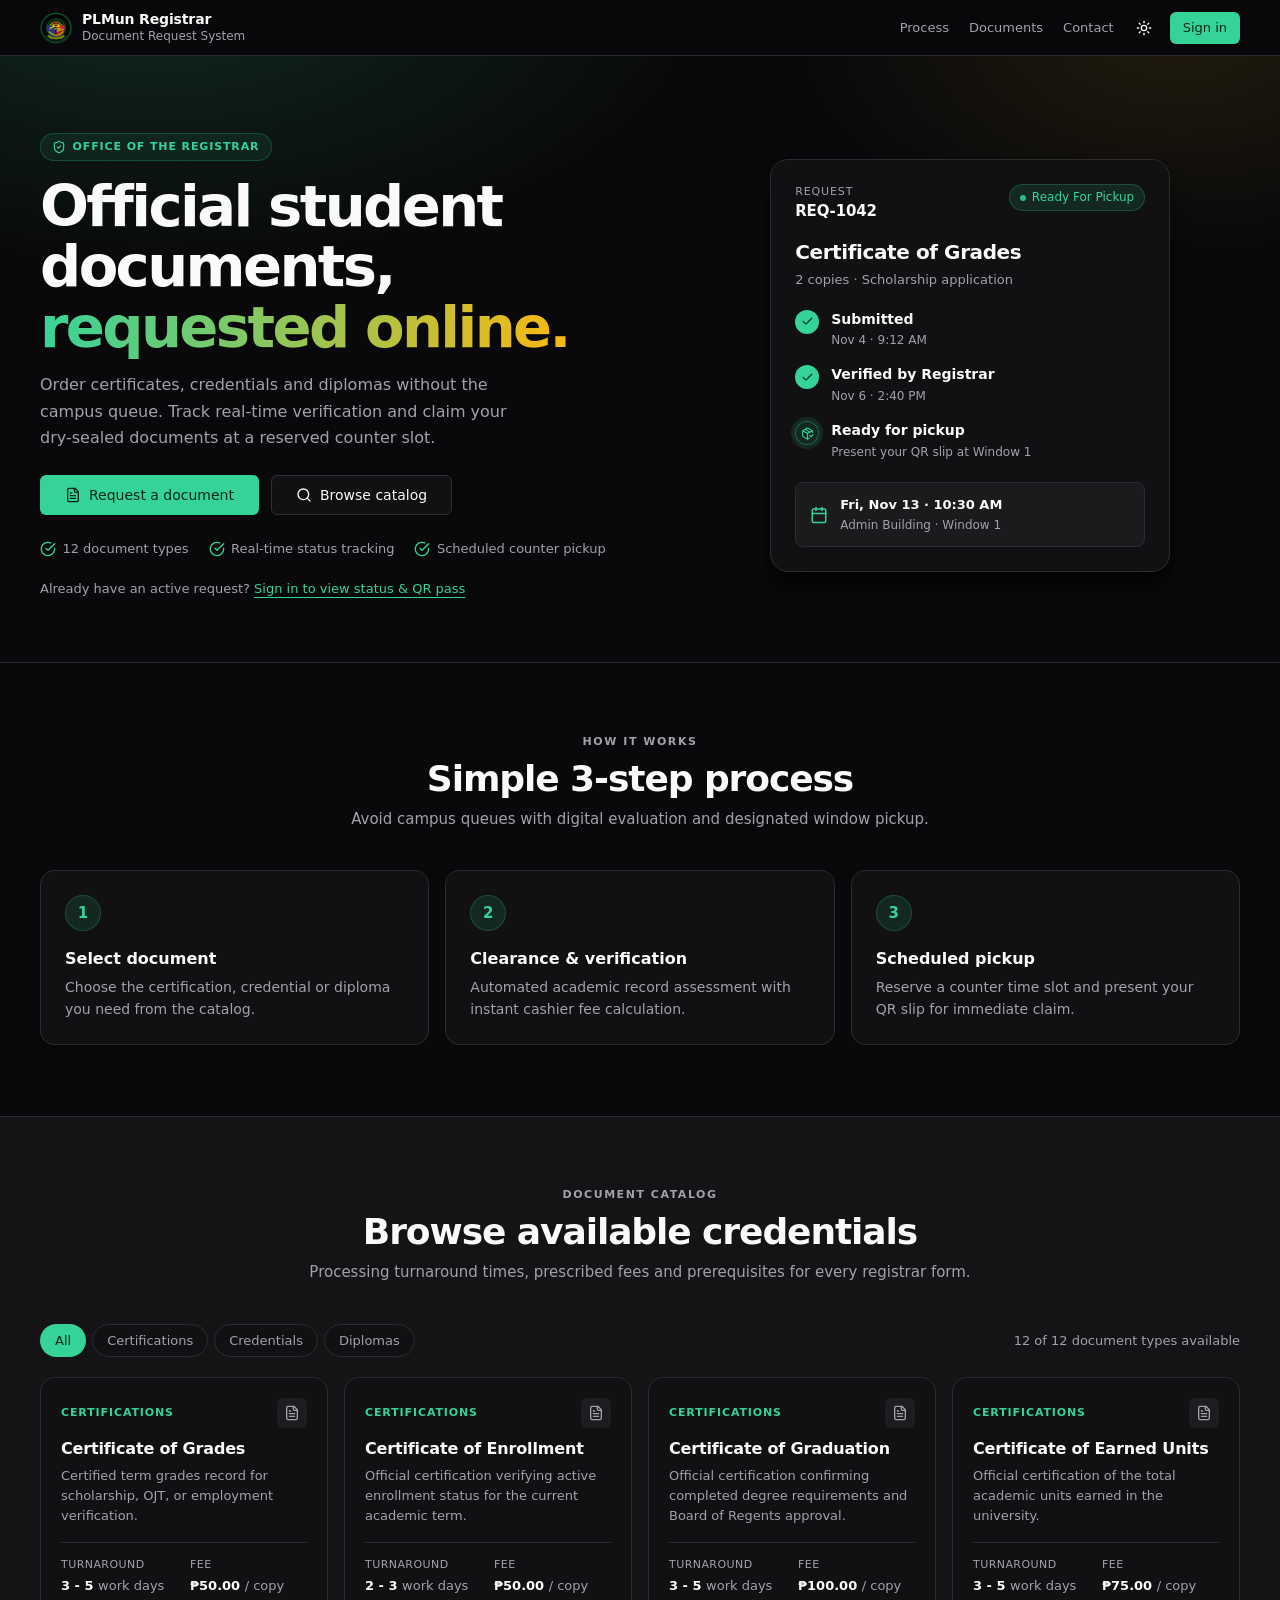
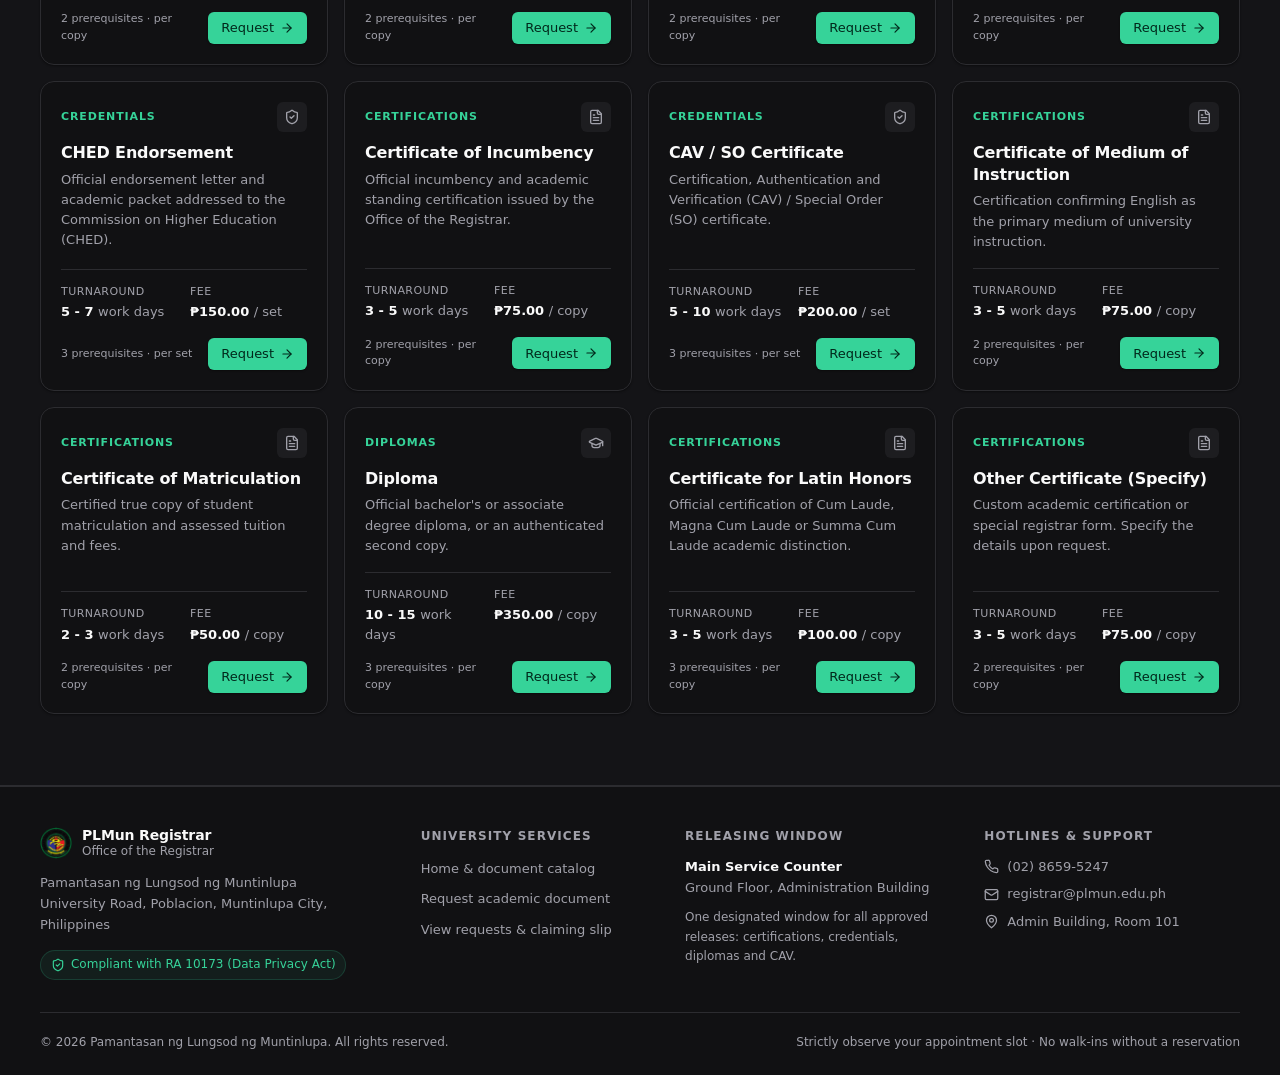
==== commit 06e0c0e6: "feat: add smoke test harness and documentation for document request system" ====
--- a/index.html
+++ b/index.html
@@ -1,48 +1,142 @@
 <!DOCTYPE html>
 <html lang="en">
+
 <head>
-<meta charset="UTF-8">
-<meta name="viewport" content="width=device-width, initial-scale=1">
-<meta name="description" content="PLMun Document Request System — request, track and receive your academic records.">
-<title>PLMun Portal · Document Request System</title>
-<link rel="icon" href="logo.png">
-<script>
-  try { document.documentElement.dataset.theme = localStorage.getItem('plmun-theme') || 'dark'; }
-  catch (e) { document.documentElement.dataset.theme = 'dark'; }
-</script>
-<link rel="stylesheet" href="style.css">
+  <meta charset="UTF-8">
+  <meta name="viewport" content="width=device-width, initial-scale=1">
+  <meta name="description" content="Request, track and claim PLMun registrar documents online — certificates, credentials and diplomas with scheduled counter pickup.">
+  <title>PLMun Registrar · Document Request System</title>
+  <link rel="icon" href="logo.png">
+  <script>
+    try { document.documentElement.dataset.theme = localStorage.getItem('plmun-theme') || 'dark'; }
+    catch (e) { document.documentElement.dataset.theme = 'dark'; }
+  </script>
+  <link rel="stylesheet" href="style.css">
 </head>
+
 <body>
-<a class="skip" href="#app">Skip to content</a>
-<header class="top" id="nav"></header>
-<main id="app" tabindex="-1"></main>
+  <div id="printArea" class="print-only" aria-hidden="true"></div>
+  <a class="skip" href="#app">Skip to content</a>
+  <header class="top" id="nav"></header>
+  <main id="app" tabindex="-1"></main>
 
-<!-- Simulated Gmail invitation modal -->
-<dialog id="mail" aria-labelledby="mailTitle">
-  <div class="dialog-header">
-    <h2 id="mailTitle">Simulated Gmail inbox</h2>
-    <p class="dialog-desc">Demo only — no real email is sent.</p>
-  </div>
-  <div id="mailBody"></div>
-  <div class="dialog-footer">
-    <button class="btn btn-outline" type="button" data-act="close">Close</button>
-  </div>
-</dialog>
+  <!-- Simulated Gmail invitation modal -->
+  <dialog id="mail" aria-labelledby="mailTitle">
+    <div class="dialog-header">
+      <h2 id="mailTitle">Simulated Gmail inbox</h2>
+      <p class="dialog-desc">Demo only — no real email is sent.</p>
+    </div>
+    <div id="mailBody"></div>
+    <div class="dialog-footer">
+      <button class="btn btn-outline" type="button" data-act="close">Close</button>
+    </div>
+  </dialog>
 
-<!-- Pickup scheduling calendar -->
-<dialog id="sched" class="dialog-wide" aria-labelledby="schedTitle">
-  <div class="dialog-header">
-    <h2 id="schedTitle">Schedule pickup</h2>
-    <p class="dialog-desc" id="schedSubtitle"></p>
-  </div>
-  <div id="schedBody"></div>
-  <div class="dialog-footer">
-    <button class="btn btn-outline" type="button" data-act="close">Cancel</button>
-    <button class="btn btn-primary" type="button" id="schedConfirm" data-act="confirmPickup" disabled>Confirm pickup</button>
-  </div>
-</dialog>
+  <!-- Pickup scheduling calendar -->
+  <dialog id="sched" class="dialog-wide" aria-labelledby="schedTitle">
+    <div class="dialog-header">
+      <h2 id="schedTitle">Schedule pickup</h2>
+      <p class="dialog-desc" id="schedSubtitle"></p>
+    </div>
+    <div id="schedBody"></div>
+    <div class="dialog-footer">
+      <button class="btn btn-outline" type="button" data-act="close">Cancel</button>
+      <button class="btn btn-primary" type="button" id="schedConfirm" data-act="confirmPickup" disabled>Confirm
+        pickup</button>
+    </div>
+  </dialog>
 
-<div id="toasts" aria-live="polite"></div>
-<script src="app.js"></script>
+  <!-- Student profile / program editor -->
+  <dialog id="profile" aria-labelledby="profileTitle">
+    <div class="dialog-header">
+      <h2 id="profileTitle">Student profile</h2>
+      <p class="dialog-desc">Update your academic affiliation. This appears on your document requests.</p>
+    </div>
+    <div id="profileBody"></div>
+    <div class="dialog-footer">
+      <button class="btn btn-outline" type="button" data-act="close">Cancel</button>
+      <button class="btn btn-primary" type="button" id="profileSave" data-act="saveProfile">Save changes</button>
+    </div>
+  </dialog>
+
+  <!-- Official Receipt & QR code dialog -->
+  <dialog id="receipt" class="dialog-wide dialog-receipt" aria-labelledby="receiptTitle">
+    <div class="dialog-header no-print">
+      <h2 id="receiptTitle">Official Receipt &amp; Verification Slip</h2>
+      <p class="dialog-desc">University Registrar · Document Request &amp; Billing Statement</p>
+    </div>
+    <div id="receiptBody"></div>
+    <div class="dialog-footer no-print">
+      <button class="btn btn-outline" type="button" data-act="close">Close</button>
+      <button class="btn btn-primary" type="button" id="receiptPrintBtn" data-act="printReceipt">
+        <svg viewBox="0 0 24 24" fill="none" stroke="currentColor" stroke-width="2" stroke-linecap="round" stroke-linejoin="round" aria-hidden="true" focusable="false"><polyline points="6 9 6 2 18 2 18 9"></polyline><path d="M6 18H4a2 2 0 0 1-2-2v-5a2 2 0 0 1 2-2h16a2 2 0 0 1 2 2v5a2 2 0 0 1-2 2h-2"></path><rect width="12" height="8" x="6" y="14"></rect></svg>
+        Print Official Receipt
+      </button>
+    </div>
+  </dialog>
+
+  <!-- Request Overview Details Modal (Registrar & Admin) -->
+  <dialog id="reqDetails" class="dialog-wide" aria-labelledby="reqDetailsTitle">
+    <div class="dialog-header">
+      <div class="dialog-header-row">
+        <div>
+          <p class="eyebrow">Registrar Fulfillment</p>
+          <h2 id="reqDetailsTitle">Request Overview Details</h2>
+        </div>
+        <div id="reqDetailsBadge"></div>
+      </div>
+      <p class="dialog-desc">Complete applicant profile, academic affiliation, and document processing information.</p>
+    </div>
+    <div id="reqDetailsBody"></div>
+    <div class="dialog-footer" id="reqDetailsFooter">
+      <button class="btn btn-outline" type="button" data-act="close">Close</button>
+    </div>
+  </dialog>
+
+  <!-- Mandatory official-warning acknowledgement (students) -->
+  <dialog id="warning" class="dialog-wide" aria-labelledby="warningTitle">
+    <div class="dialog-header">
+      <p class="eyebrow">Registrar · Student module</p>
+      <h2 id="warningTitle">Official Warning to All Students and Applicants</h2>
+      <p class="dialog-desc">PLEASE READ CAREFULLY BEFORE PROCEEDING WITH YOUR DOCUMENT REQUEST.</p>
+    </div>
+    <div class="warning-body">
+      <p>Submitting false information, making unauthorized document requests, or claiming documents without proper
+        permission is a serious violation of school policies and may have legal consequences.</p>
+      <h3>1. False Information and Fraudulent Applications</h3>
+      <p>Providing false personal information, using another student's identity, or submitting a document request
+        without the student's knowledge and authorization is strictly prohibited. Any applicant found submitting
+        fraudulent or misleading information may face disciplinary action in accordance with applicable PLMUN policies
+        and may be subject to legal action when warranted.</p>
+      <h3>2. Unauthorized Document Requests</h3>
+      <p>Students must only submit requests for their own documents or for another person when they have proper
+        authorization. Requesting documents using another person's personal information without their knowledge or
+        consent is strictly prohibited.</p>
+      <h3>3. Protection of Personal Information</h3>
+      <p>All information submitted through this portal must be accurate and used only for legitimate academic or
+        school-related purposes. Unauthorized access, misuse, or disclosure of another student's personal information
+        is strictly prohibited and may violate applicable data privacy laws.</p>
+      <p>By proceeding with this application, you confirm that you understand and agree to follow the school's document
+        request and collection procedures. PLMUN reserves the right to verify submitted information, reject suspicious
+        or unauthorized requests, and refer violations to the appropriate school authorities.</p>
+      <div class="ack-box">
+        <h3>Acknowledgment of Official Warning</h3>
+        <label class="check" for="warnAck">
+          <input type="checkbox" id="warnAck">
+          <span>I have read and understood the Official Warning. I certify that I am submitting this request for a
+            legitimate purpose and that the information I provide is true and accurate. I consent to the processing of
+            my personal data in accordance with the Data Privacy Act of 2012.</span>
+        </label>
+      </div>
+    </div>
+    <div class="dialog-footer">
+      <button class="btn btn-outline" type="button" id="warnDecline" data-act="declineWarning">Decline &amp; sign out</button>
+      <button class="btn btn-primary" type="button" id="warnAgree" data-act="ackWarning">I understand and agree</button>
+    </div>
+  </dialog>
+
+  <div id="toasts" aria-live="polite"></div>
+  <script src="app.js"></script>
 </body>
-</html>
+
+</html>
--- a/style.css
+++ b/style.css
@@ -107,7 +107,7 @@
   outline-offset: 2px;
 }
 
-svg { display: block; }
+svg { display: block; width: 1em; height: 1em; }
 
 /* ============================================================
    Layout primitives
@@ -138,6 +138,7 @@
   gap: 1.25rem;
   outline: none;
 }
+main > * { min-width: 0; }
 
 .cols {
   display: grid;
@@ -240,13 +241,27 @@
   height: 2rem;
   flex: 0 0 auto;
   border-radius: 9999px;
-  background: hsl(var(--secondary));
-  color: hsl(var(--secondary-foreground));
-  border: 1px solid hsl(var(--border));
+  background: linear-gradient(135deg,
+    hsl(var(--avatar-hue, 161) 56% 42%),
+    hsl(calc(var(--avatar-hue, 161) + 38) 62% 30%));
+  color: #fff;
+  border: 1px solid hsl(var(--avatar-hue, 161) 50% 26% / 0.45);
   font-size: 0.6875rem;
   font-weight: 600;
   letter-spacing: 0.02em;
   user-select: none;
+  text-shadow: 0 1px 1px rgb(0 0 0 / 0.18);
+}
+button.avatar { cursor: pointer; }
+.avatar-lg {
+  width: 3.25rem;
+  height: 3.25rem;
+  font-size: 1rem;
+}
+.avatar-xl {
+  width: 4.5rem;
+  height: 4.5rem;
+  font-size: 1.375rem;
 }
 
 /* ============================================================
@@ -313,6 +328,112 @@
   letter-spacing: 0.14em;
   text-transform: uppercase;
   color: hsl(var(--primary));
+}
+
+/* Student profile / avatar */
+.nav-user-btn {
+  padding: 0.2rem 0.4rem 0.2rem 0.2rem;
+  font: inherit;
+  color: inherit;
+  background: none;
+  border: 0;
+  border-radius: calc(var(--radius) + 2px);
+  cursor: pointer;
+}
+.nav-user-btn:hover { background: hsl(var(--accent)); color: hsl(var(--accent-foreground)); }
+
+.student-profile {
+  display: flex;
+  flex-wrap: wrap;
+  align-items: center;
+  gap: 1.25rem;
+}
+.profile-main { flex: 1 1 20rem; min-width: 0; }
+.profile-heading {
+  display: flex;
+  flex-wrap: wrap;
+  align-items: center;
+  gap: 0.5rem;
+}
+.profile-heading h2 {
+  font-size: 1.375rem;
+  font-weight: 600;
+  line-height: 1.25;
+  letter-spacing: -0.025em;
+}
+.profile-sub {
+  margin-top: 0.15rem;
+  font-size: 0.8125rem;
+  color: hsl(var(--muted-foreground));
+}
+.profile-program {
+  display: flex;
+  align-items: flex-start;
+  gap: 0.625rem;
+  margin-top: 0.875rem;
+  padding-top: 0.875rem;
+  border-top: 1px dashed hsl(var(--border));
+}
+.profile-program-icon {
+  display: grid;
+  place-items: center;
+  width: 2rem;
+  height: 2rem;
+  flex: 0 0 auto;
+  color: hsl(var(--primary));
+  background: hsl(var(--primary) / 0.1);
+  border-radius: calc(var(--radius) - 2px);
+}
+.profile-program-icon svg { width: 1.0625rem; height: 1.0625rem; }
+.profile-program small {
+  display: block;
+  font-size: 0.6875rem;
+  font-weight: 600;
+  letter-spacing: 0.08em;
+  text-transform: uppercase;
+  color: hsl(var(--muted-foreground));
+}
+.profile-program strong {
+  display: block;
+  font-size: 0.875rem;
+  font-weight: 600;
+  line-height: 1.4;
+}
+.profile-program div > span { font-size: 0.75rem; color: hsl(var(--muted-foreground)); }
+.profile-edit { margin-left: auto; flex: 0 0 auto; }
+
+.program-pill {
+  display: flex;
+  align-items: center;
+  justify-content: space-between;
+  gap: 0.5rem;
+  padding: 0.3rem 0.3rem 0.3rem 0.75rem;
+  font-size: 0.8125rem;
+  line-height: 1.4;
+  background: hsl(var(--muted) / 0.45);
+  border: 1px solid hsl(var(--border));
+  border-radius: calc(var(--radius) - 2px);
+}
+.program-pill > span { flex: 1; min-width: 0; }
+.program-pill .btn { flex: 0 0 auto; color: hsl(var(--muted-foreground)); }
+.program-pill .btn:hover { color: hsl(var(--foreground)); }
+
+.profile-dialog-head {
+  display: flex;
+  align-items: center;
+  gap: 0.875rem;
+  margin: 0.25rem 0 1.25rem;
+  padding: 0.875rem;
+  background: hsl(var(--muted) / 0.45);
+  border: 1px solid hsl(var(--border));
+  border-radius: calc(var(--radius) + 2px);
+}
+.profile-dialog-head strong { display: block; font-size: 0.9375rem; font-weight: 600; }
+.profile-dialog-head small { display: block; font-size: 0.75rem; color: hsl(var(--muted-foreground)); }
+.field-hint {
+  margin-top: -0.125rem;
+  font-size: 0.75rem;
+  color: hsl(var(--muted-foreground));
 }
 
 .stat { padding: 1.125rem 1.25rem; }
@@ -780,7 +901,103 @@
   backdrop-filter: blur(2px);
 }
 dialog[open] { animation: dialog-in 0.16s ease-out; }
-.dialog-wide { width: min(46rem, calc(100vw - 2rem)); }
+body:has(dialog[open]) { overflow: hidden; }
+.dialog-wide { width: min(46rem, calc(100vw - 2rem)); max-height: 90vh; overflow-y: auto; }
+
+.req-overview-grid {
+  display: grid;
+  gap: 1rem;
+  grid-template-columns: repeat(2, minmax(0, 1fr));
+}
+.req-overview-grid > .overview-strip { grid-column: 1 / -1; }
+.req-overview-grid > .overview-card:last-child { grid-column: 1 / -1; }
+.overview-strip {
+  display: grid;
+  grid-template-columns: repeat(4, minmax(0, 1fr));
+  gap: 0.625rem 0.875rem;
+  padding: 0.875rem 1rem;
+  background: hsl(var(--muted) / 0.45);
+  border: 1px solid hsl(var(--border));
+  border-radius: calc(var(--radius) + 2px);
+}
+.overview-strip small {
+  display: block;
+  font-size: 0.6875rem;
+  font-weight: 600;
+  letter-spacing: 0.06em;
+  text-transform: uppercase;
+  color: hsl(var(--muted-foreground));
+  margin-bottom: 0.2rem;
+}
+.overview-strip strong { font-size: 0.875rem; font-weight: 600; }
+.overview-strip .badge { margin-top: 0.1rem; }
+.overview-card {
+  padding: 1rem 1.125rem;
+  background: hsl(var(--card));
+  border: 1px solid hsl(var(--border));
+  border-radius: calc(var(--radius) + 4px);
+  box-shadow: var(--shadow-sm);
+}
+.overview-title {
+  display: flex;
+  align-items: center;
+  gap: 0.5rem;
+  margin: 0 0 0.875rem;
+  font-size: 0.9375rem;
+  font-weight: 600;
+  letter-spacing: -0.01em;
+}
+.overview-title svg { width: 1.125rem; height: 1.125rem; color: hsl(var(--primary)); flex: 0 0 auto; }
+.overview-profile {
+  display: flex;
+  align-items: center;
+  gap: 1rem;
+  margin-bottom: 0.875rem;
+  padding-bottom: 0.875rem;
+  border-bottom: 1px dashed hsl(var(--border));
+}
+.overview-profile-info h4 { font-size: 1rem; font-weight: 600; letter-spacing: -0.01em; }
+.overview-profile-info p { margin-top: 0.15rem; font-size: 0.8125rem; color: hsl(var(--muted-foreground)); }
+.overview-profile-info .small { font-size: 0.75rem; }
+.overview-data-grid {
+  display: grid;
+  grid-template-columns: repeat(2, minmax(0, 1fr));
+  gap: 0.625rem 1rem;
+}
+.overview-data-grid > div { min-width: 0; }
+.overview-data-grid small {
+  display: block;
+  font-size: 0.6875rem;
+  font-weight: 600;
+  letter-spacing: 0.04em;
+  text-transform: uppercase;
+  color: hsl(var(--muted-foreground));
+  margin-bottom: 0.2rem;
+}
+.overview-data-grid strong,
+.overview-data-grid span { font-size: 0.875rem; line-height: 1.4; }
+.overview-purpose-box {
+  margin-top: 0.875rem;
+  padding: 0.75rem 0.875rem;
+  border: 1px dashed hsl(var(--primary) / 0.3);
+  border-radius: calc(var(--radius) + 2px);
+  background: hsl(var(--primary) / 0.05);
+}
+.overview-purpose-box small {
+  display: block;
+  font-size: 0.6875rem;
+  font-weight: 600;
+  letter-spacing: 0.06em;
+  text-transform: uppercase;
+  color: hsl(var(--muted-foreground));
+  margin-bottom: 0.3rem;
+}
+.overview-purpose-box p { font-size: 0.875rem; line-height: 1.5; color: hsl(var(--foreground)); }
+
+@media (max-width: 640px) {
+  .overview-strip { grid-template-columns: repeat(2, minmax(0, 1fr)); }
+  .overview-data-grid { grid-template-columns: minmax(0, 1fr); }
+}
 
 .dialog-header { margin-bottom: 1rem; }
 dialog h2 {
@@ -795,6 +1012,7 @@
 }
 .dialog-footer {
   display: flex;
+  flex-wrap: wrap;
   justify-content: flex-end;
   gap: 0.5rem;
   margin-top: 1.25rem;
@@ -1186,6 +1404,750 @@
   margin-bottom: 0.125rem;
   font-size: 0.75rem;
   color: hsl(var(--muted-foreground));
+}
+
+/* ============================================================
+   Marketing landing page
+   ============================================================ */
+
+html { scroll-behavior: smooth; }
+@media (prefers-reduced-motion: reduce) { html { scroll-behavior: auto; } }
+
+.btn { text-decoration: none; }
+
+body.landing main {
+  width: 100%;
+  margin: 0;
+  display: block;
+}
+section[id],
+footer[id] { scroll-margin-top: 4.5rem; }
+
+.shell {
+  width: min(1200px, calc(100% - 2rem));
+  margin-inline: auto;
+}
+
+.nav-links {
+  display: flex;
+  align-items: center;
+  gap: 1.25rem;
+  margin-right: 0.25rem;
+}
+.nav-links a {
+  font-size: 0.8125rem;
+  font-weight: 500;
+  color: hsl(var(--muted-foreground));
+  text-decoration: none;
+  transition: color 0.15s ease;
+}
+.nav-links a:hover { color: hsl(var(--foreground)); }
+
+/* Hero */
+.hero {
+  position: relative;
+  overflow: hidden;
+  padding: clamp(2.5rem, 6vw, 5rem) 0 clamp(2.5rem, 5vw, 4rem);
+  border-bottom: 1px solid hsl(var(--border));
+  background:
+    radial-gradient(55rem 28rem at 12% -12%, hsl(var(--primary) / 0.16), transparent 62%),
+    radial-gradient(38rem 22rem at 92% -4%, hsl(43 96% 56% / 0.1), transparent 62%);
+}
+.hero-grid {
+  display: grid;
+  grid-template-columns: minmax(0, 1.05fr) minmax(0, 0.95fr);
+  gap: clamp(2rem, 5vw, 4rem);
+  align-items: center;
+}
+.hero-badge {
+  display: inline-flex;
+  align-items: center;
+  gap: 0.4rem;
+  padding: 0.3rem 0.7rem;
+  font-size: 0.6875rem;
+  font-weight: 600;
+  letter-spacing: 0.08em;
+  text-transform: uppercase;
+  color: hsl(var(--primary));
+  background: hsl(var(--primary) / 0.08);
+  border: 1px solid hsl(var(--primary) / 0.24);
+  border-radius: 9999px;
+}
+.hero-badge svg { width: 0.875rem; height: 0.875rem; }
+.hero-copy h1 {
+  margin: 1rem 0 0.875rem;
+  font-size: clamp(2.1rem, 4.6vw, 3.6rem);
+  font-weight: 650;
+  line-height: 1.05;
+  letter-spacing: -0.045em;
+  text-wrap: balance;
+}
+.hero-copy h1 em {
+  font-style: normal;
+  background: linear-gradient(92deg, hsl(var(--primary)), hsl(43 96% 52%));
+  -webkit-background-clip: text;
+  background-clip: text;
+  color: transparent;
+}
+.hero-desc {
+  max-width: 46ch;
+  font-size: 1rem;
+  line-height: 1.65;
+  color: hsl(var(--muted-foreground));
+}
+.hero-cta {
+  display: flex;
+  flex-wrap: wrap;
+  gap: 0.75rem;
+  margin-top: 1.5rem;
+}
+.hero-trust {
+  display: flex;
+  flex-wrap: wrap;
+  gap: 0.5rem 1.25rem;
+  margin-top: 1.5rem;
+  list-style: none;
+}
+.hero-trust li {
+  display: inline-flex;
+  align-items: center;
+  gap: 0.4rem;
+  font-size: 0.8125rem;
+  color: hsl(var(--muted-foreground));
+}
+.hero-trust svg { width: 1rem; height: 1rem; color: hsl(var(--primary)); flex: 0 0 auto; }
+.hero-signin {
+  margin-top: 1.25rem;
+  font-size: 0.8125rem;
+  color: hsl(var(--muted-foreground));
+}
+.link {
+  padding: 0;
+  font: inherit;
+  color: hsl(var(--primary));
+  background: none;
+  border: 0;
+  cursor: pointer;
+  text-decoration: underline;
+  text-underline-offset: 4px;
+}
+.link:hover { color: hsl(var(--primary) / 0.85); }
+
+.hero-panel { display: flex; justify-content: center; }
+.hero-card {
+  width: 100%;
+  max-width: 25rem;
+  padding: 1.5rem;
+  background: hsl(var(--card));
+  border: 1px solid hsl(var(--border));
+  border-radius: calc(var(--radius) + 10px);
+  box-shadow: var(--shadow-xl);
+}
+.hero-card-head {
+  display: flex;
+  align-items: flex-start;
+  justify-content: space-between;
+  gap: 0.75rem;
+}
+.hero-card-head small {
+  display: block;
+  font-size: 0.6875rem;
+  font-weight: 500;
+  letter-spacing: 0.08em;
+  text-transform: uppercase;
+  color: hsl(var(--muted-foreground));
+}
+.hero-card-head strong { display: block; font-size: 0.9375rem; letter-spacing: -0.01em; }
+.hero-card h2 {
+  margin: 0.875rem 0 0.2rem;
+  font-size: 1.25rem;
+  font-weight: 600;
+  letter-spacing: -0.02em;
+}
+.hero-card-sub { font-size: 0.8125rem; color: hsl(var(--muted-foreground)); }
+.track {
+  display: grid;
+  gap: 0.9rem;
+  margin: 1.25rem 0;
+  list-style: none;
+}
+.track li {
+  display: grid;
+  grid-template-columns: 1.5rem minmax(0, 1fr);
+  align-items: start;
+  gap: 0.75rem;
+}
+.track li > span {
+  display: grid;
+  place-items: center;
+  width: 1.5rem;
+  height: 1.5rem;
+  color: hsl(var(--muted-foreground));
+  background: hsl(var(--muted));
+  border: 1px solid hsl(var(--border));
+  border-radius: 9999px;
+}
+.track li > span svg { width: 0.8125rem; height: 0.8125rem; }
+.track li.done > span {
+  color: hsl(var(--primary-foreground));
+  background: hsl(var(--primary));
+  border-color: transparent;
+}
+.track li.current > span {
+  color: hsl(var(--primary));
+  background: hsl(var(--primary) / 0.12);
+  border-color: hsl(var(--primary) / 0.35);
+  box-shadow: 0 0 0 4px hsl(var(--primary) / 0.12);
+}
+.track b { display: block; font-size: 0.875rem; font-weight: 600; line-height: 1.35; }
+.track small { font-size: 0.75rem; color: hsl(var(--muted-foreground)); }
+.hero-slot {
+  display: flex;
+  align-items: center;
+  gap: 0.75rem;
+  padding: 0.75rem 0.875rem;
+  font-size: 0.8125rem;
+  background: hsl(var(--muted) / 0.5);
+  border: 1px solid hsl(var(--border));
+  border-radius: calc(var(--radius));
+}
+.hero-slot svg { width: 1.125rem; height: 1.125rem; flex: 0 0 auto; color: hsl(var(--primary)); }
+.hero-slot b { display: block; font-weight: 600; }
+.hero-slot small { font-size: 0.75rem; color: hsl(var(--muted-foreground)); }
+
+/* Sections */
+.section { padding: clamp(2.75rem, 5.5vw, 4.5rem) 0; }
+.section.alt {
+  background: hsl(var(--muted) / 0.4);
+  border-block: 1px solid hsl(var(--border));
+}
+.section-head {
+  max-width: 46rem;
+  margin: 0 auto clamp(1.75rem, 4vw, 2.5rem);
+  text-align: center;
+}
+.section-head h2 {
+  margin: 0.4rem 0 0.5rem;
+  font-size: clamp(1.6rem, 3.2vw, 2.25rem);
+  font-weight: 650;
+  line-height: 1.2;
+  letter-spacing: -0.03em;
+  text-wrap: balance;
+}
+.section-head p { color: hsl(var(--muted-foreground)); }
+
+.steps {
+  display: grid;
+  grid-template-columns: repeat(3, minmax(0, 1fr));
+  gap: 1rem;
+}
+.step {
+  padding: 1.5rem;
+  background: hsl(var(--card));
+  border: 1px solid hsl(var(--border));
+  border-radius: calc(var(--radius) + 6px);
+  box-shadow: var(--shadow-sm);
+}
+.step-num {
+  display: grid;
+  place-items: center;
+  width: 2.25rem;
+  height: 2.25rem;
+  margin-bottom: 1rem;
+  font-size: 0.9375rem;
+  font-weight: 600;
+  color: hsl(var(--primary));
+  background: hsl(var(--primary) / 0.12);
+  border: 1px solid hsl(var(--primary) / 0.2);
+  border-radius: 9999px;
+}
+.step h3 { margin-bottom: 0.35rem; font-size: 1rem; font-weight: 600; }
+.step p { font-size: 0.875rem; line-height: 1.55; color: hsl(var(--muted-foreground)); }
+
+/* Catalog */
+.catalog-bar {
+  display: flex;
+  flex-wrap: wrap;
+  align-items: center;
+  justify-content: space-between;
+  gap: 0.75rem;
+  margin-bottom: 1.25rem;
+}
+.chips { display: flex; flex-wrap: wrap; gap: 0.375rem; }
+.chip {
+  padding: 0.375rem 0.875rem;
+  font: inherit;
+  font-size: 0.8125rem;
+  font-weight: 500;
+  color: hsl(var(--muted-foreground));
+  background: hsl(var(--card));
+  border: 1px solid hsl(var(--border));
+  border-radius: 9999px;
+  cursor: pointer;
+  transition: background-color 0.15s ease, color 0.15s ease, border-color 0.15s ease;
+}
+.chip:hover { color: hsl(var(--foreground)); background: hsl(var(--accent)); }
+.chip.is-active {
+  color: hsl(var(--primary-foreground));
+  background: hsl(var(--primary));
+  border-color: transparent;
+}
+.catalog-count {
+  font-size: 0.8125rem;
+  color: hsl(var(--muted-foreground));
+  font-variant-numeric: tabular-nums;
+}
+.catalog-empty {
+  grid-column: 1 / -1;
+  padding: 3rem 1rem;
+  text-align: center;
+  color: hsl(var(--muted-foreground));
+}
+.doc-grid {
+  display: grid;
+  grid-template-columns: repeat(auto-fill, minmax(17rem, 1fr));
+  gap: 1rem;
+}
+.doc-card {
+  display: flex;
+  flex-direction: column;
+  padding: 1.25rem;
+  background: hsl(var(--card));
+  border: 1px solid hsl(var(--border));
+  border-radius: calc(var(--radius) + 6px);
+  box-shadow: var(--shadow-sm);
+  transition: border-color 0.15s ease, box-shadow 0.15s ease, transform 0.15s ease;
+}
+.doc-card:hover {
+  border-color: hsl(var(--primary) / 0.4);
+  box-shadow: var(--shadow-md);
+  transform: translateY(-2px);
+}
+.doc-top {
+  display: flex;
+  align-items: center;
+  justify-content: space-between;
+  gap: 0.5rem;
+}
+.doc-cat {
+  font-size: 0.6875rem;
+  font-weight: 600;
+  letter-spacing: 0.08em;
+  text-transform: uppercase;
+  color: hsl(var(--primary));
+}
+.doc-icon {
+  display: grid;
+  place-items: center;
+  width: 1.875rem;
+  height: 1.875rem;
+  color: hsl(var(--muted-foreground));
+  background: hsl(var(--muted) / 0.6);
+  border-radius: calc(var(--radius) - 2px);
+}
+.doc-icon svg { width: 1rem; height: 1rem; }
+.doc-card h3 {
+  margin: 0.625rem 0 0.375rem;
+  font-size: 1rem;
+  font-weight: 600;
+  line-height: 1.35;
+  letter-spacing: -0.01em;
+}
+.doc-desc {
+  flex: 1;
+  font-size: 0.8125rem;
+  line-height: 1.55;
+  color: hsl(var(--muted-foreground));
+}
+.doc-meta {
+  display: grid;
+  grid-template-columns: 1fr 1fr;
+  gap: 0.75rem;
+  margin-top: 1rem;
+  padding-top: 0.875rem;
+  border-top: 1px solid hsl(var(--border));
+}
+.doc-meta small {
+  display: block;
+  font-size: 0.6875rem;
+  letter-spacing: 0.04em;
+  text-transform: uppercase;
+  color: hsl(var(--muted-foreground));
+}
+.doc-meta strong {
+  display: block;
+  margin-top: 0.125rem;
+  font-size: 0.8125rem;
+  font-weight: 600;
+}
+.doc-meta strong span { font-weight: 400; color: hsl(var(--muted-foreground)); }
+.doc-foot {
+  display: flex;
+  align-items: center;
+  justify-content: space-between;
+  gap: 0.5rem;
+  margin-top: 1rem;
+}
+.doc-unit { font-size: 0.6875rem; color: hsl(var(--muted-foreground)); }
+
+/* Footer */
+.site-footer {
+  padding: 2.5rem 0 1.5rem;
+  background: hsl(var(--card));
+  border-top: 1px solid hsl(var(--border));
+}
+.foot-grid {
+  display: grid;
+  grid-template-columns: 1.5fr 1fr 1.15fr 1.1fr;
+  gap: 2rem;
+}
+.foot-brand p {
+  margin-top: 0.875rem;
+  font-size: 0.8125rem;
+  line-height: 1.6;
+  color: hsl(var(--muted-foreground));
+}
+.foot-brand .brand span { white-space: normal; }
+.foot-note {
+  display: inline-flex;
+  align-items: center;
+  gap: 0.4rem;
+  padding: 0.3rem 0.6rem;
+  font-size: 0.75rem !important;
+  color: hsl(var(--primary)) !important;
+  background: hsl(var(--primary) / 0.07);
+  border: 1px solid hsl(var(--primary) / 0.18);
+  border-radius: 9999px;
+}
+.foot-note svg { width: 0.875rem; height: 0.875rem; flex: 0 0 auto; }
+.foot-col h4 {
+  margin-bottom: 0.75rem;
+  font-size: 0.75rem;
+  font-weight: 600;
+  letter-spacing: 0.09em;
+  text-transform: uppercase;
+  color: hsl(var(--muted-foreground));
+}
+.foot-col p {
+  font-size: 0.8125rem;
+  line-height: 1.6;
+  color: hsl(var(--muted-foreground));
+}
+.foot-col p + p { margin-top: 0.625rem; }
+.foot-col p b { color: hsl(var(--foreground)); font-weight: 600; }
+.foot-muted { font-size: 0.75rem !important; }
+.foot-list { display: grid; gap: 0.5rem; list-style: none; }
+.foot-list .link {
+  font-size: 0.8125rem;
+  color: hsl(var(--muted-foreground));
+  text-decoration: none;
+  text-align: left;
+}
+.foot-list .link:hover { color: hsl(var(--primary)); text-decoration: underline; }
+.foot-list.plain li {
+  display: flex;
+  align-items: center;
+  gap: 0.5rem;
+  font-size: 0.8125rem;
+  color: hsl(var(--muted-foreground));
+}
+.foot-list.plain svg { width: 0.9375rem; height: 0.9375rem; flex: 0 0 auto; }
+.foot-bottom {
+  display: flex;
+  flex-wrap: wrap;
+  align-items: center;
+  justify-content: space-between;
+  gap: 0.5rem;
+  margin-top: 2rem;
+  padding-top: 1.25rem;
+  font-size: 0.75rem;
+  color: hsl(var(--muted-foreground));
+  border-top: 1px solid hsl(var(--border));
+}
+
+.auth-back {
+  position: absolute;
+  top: 1.25rem;
+  left: 1.25rem;
+  z-index: 5;
+  color: hsl(var(--muted-foreground));
+}
+
+@media (max-width: 1000px) {
+  .foot-grid { grid-template-columns: 1fr 1fr; }
+}
+@media (max-width: 900px) {
+  .hero-grid { grid-template-columns: minmax(0, 1fr); }
+  .hero-panel { justify-content: flex-start; }
+  .hero-card { max-width: 30rem; }
+  .steps { grid-template-columns: minmax(0, 1fr); }
+}
+@media (max-width: 720px) {
+  .nav-links { display: none; }
+}
+@media (max-width: 640px) {
+  .hero { padding-top: 2rem; }
+  .hero-cta .btn { width: 100%; }
+  .hero-trust { gap: 0.4rem 1rem; }
+  .doc-grid { grid-template-columns: minmax(0, 1fr); }
+  .catalog-bar { align-items: flex-start; flex-direction: column; }
+  .foot-grid { grid-template-columns: minmax(0, 1fr); gap: 1.75rem; }
+  .site-footer { padding-top: 2rem; }
+  .profile-edit { width: 100%; margin-left: 0; }
+}
+
+/* ============================================================
+   Official warning gate
+   ============================================================ */
+
+.warning-body {
+  max-height: min(50vh, 28rem);
+  overflow-y: auto;
+  padding-right: 0.5rem;
+  font-size: 0.875rem;
+  line-height: 1.6;
+  color: hsl(var(--muted-foreground));
+}
+.warning-body p { margin: 0.5rem 0; }
+.warning-body h3 {
+  margin: 1rem 0 0.35rem;
+  font-size: 0.875rem;
+  font-weight: 600;
+  color: hsl(var(--foreground));
+}
+.ack-box {
+  margin-top: 1.25rem;
+  padding: 0.875rem 1rem;
+  border: 1px solid hsl(var(--warning) / 0.35);
+  border-radius: calc(var(--radius) + 2px);
+  background: hsl(var(--warning) / 0.07);
+}
+.ack-box h3 { margin-top: 0; }
+.ack-box .check { margin-top: 0.5rem; }
+
+.check {
+  display: flex;
+  align-items: flex-start;
+  gap: 0.65rem;
+  margin-top: 0.875rem;
+  font-size: 0.8125rem;
+  line-height: 1.55;
+  color: hsl(var(--muted-foreground));
+  cursor: pointer;
+}
+.check input {
+  width: 1rem;
+  height: 1rem;
+  margin-top: 0.15rem;
+  padding: 0;
+  flex: 0 0 auto;
+  border: 0;
+  box-shadow: none;
+  accent-color: hsl(var(--primary));
+  cursor: pointer;
+}
+.check b { color: hsl(var(--foreground)); font-weight: 600; }
+
+.alert-body { flex: 1 1 14rem; min-width: 0; }
+.alert-action { margin-left: auto; flex: 0 0 auto; align-self: center; }
+.warn-state {
+  display: inline-flex;
+  align-items: center;
+  gap: 0.3rem;
+  margin-left: 0.3rem;
+  padding: 0.1rem 0.5rem;
+  border-radius: 999px;
+  font-size: 0.75rem;
+  font-weight: 500;
+  white-space: nowrap;
+}
+.warn-state svg { width: 0.8125rem; height: 0.8125rem; }
+.warn-state.ok { color: hsl(var(--primary)); background: hsl(var(--primary) / 0.1); }
+.warn-state.pending { color: hsl(var(--warning)); background: hsl(var(--warning) / 0.12); }
+
+/* ============================================================
+   Four-step request protocol
+   ============================================================ */
+
+.stepper {
+  display: grid;
+  grid-template-columns: repeat(4, minmax(0, 1fr));
+  gap: 0.5rem;
+  margin: 0 0 1.25rem;
+  padding: 0;
+  list-style: none;
+}
+.step-tab {
+  display: flex;
+  flex-direction: column;
+  gap: 0.15rem;
+  padding: 0.6rem 0.75rem;
+  border: 1px solid hsl(var(--border));
+  border-radius: calc(var(--radius) + 2px);
+  background: hsl(var(--muted) / 0.35);
+  transition: border-color 0.15s ease, background-color 0.15s ease;
+}
+.step-tab.is-current {
+  border-color: hsl(var(--primary) / 0.45);
+  background: hsl(var(--primary) / 0.09);
+  box-shadow: inset 0 0 0 1px hsl(var(--primary) / 0.15);
+}
+.step-tab.is-done {
+  border-color: hsl(var(--primary) / 0.25);
+  background: hsl(var(--primary) / 0.04);
+}
+.step-label {
+  font-size: 0.625rem;
+  font-weight: 600;
+  letter-spacing: 0.1em;
+  text-transform: uppercase;
+  color: hsl(var(--muted-foreground));
+}
+.step-tab.is-current .step-label,
+.step-tab.is-done .step-label { color: hsl(var(--primary)); }
+.step-desc { font-size: 0.8125rem; font-weight: 600; line-height: 1.3; }
+
+#wizardStage { min-height: 14rem; }
+.wiz-panel { display: grid; gap: 1rem; }
+.wiz-panel > .small { justify-self: end; margin-top: -0.35rem; }
+
+.wiz-warning {
+  max-height: 21rem;
+  overflow-y: auto;
+  padding: 1rem 1.125rem;
+  border: 1px solid hsl(var(--warning) / 0.3);
+  border-left: 3px solid hsl(var(--warning));
+  border-radius: calc(var(--radius) + 2px);
+  background: hsl(var(--warning) / 0.06);
+  font-size: 0.8125rem;
+  line-height: 1.6;
+  color: hsl(var(--muted-foreground));
+}
+.wiz-warning h3 {
+  display: flex;
+  align-items: center;
+  gap: 0.45rem;
+  margin-bottom: 0.45rem;
+  font-size: 0.9375rem;
+  font-weight: 600;
+  color: hsl(var(--foreground));
+}
+.wiz-warning h3 svg { width: 1.125rem; height: 1.125rem; flex: 0 0 auto; color: hsl(var(--warning)); }
+.wiz-warning p { margin: 0.4rem 0; }
+.wiz-warning ul {
+  display: grid;
+  gap: 0.4rem;
+  margin: 0.5rem 0;
+  padding-left: 1.1rem;
+}
+.wiz-warning b { color: hsl(var(--foreground)); }
+
+.wiz-toolbar {
+  display: flex;
+  flex-wrap: wrap;
+  align-items: center;
+  justify-content: space-between;
+  gap: 0.75rem;
+}
+.wiz-grid { display: grid; gap: 1rem; }
+.wiz-grid-2 { grid-template-columns: repeat(2, minmax(0, 1fr)); }
+.wiz-grid .field { margin-bottom: 0; }
+
+.wiz-doc-meta {
+  display: grid;
+  grid-template-columns: repeat(3, minmax(0, 1fr));
+  gap: 0.75rem;
+  padding: 0.875rem 1rem;
+  border: 1px solid hsl(var(--border));
+  border-radius: calc(var(--radius) + 2px);
+  background: hsl(var(--muted) / 0.35);
+}
+.wiz-doc-meta small {
+  display: block;
+  font-size: 0.6875rem;
+  font-weight: 600;
+  letter-spacing: 0.08em;
+  text-transform: uppercase;
+  color: hsl(var(--muted-foreground));
+}
+.wiz-doc-meta strong { display: block; margin-top: 0.15rem; font-size: 0.9375rem; }
+.wiz-doc-meta strong span { font-size: 0.75rem; font-weight: 400; color: hsl(var(--muted-foreground)); }
+
+.wiz-estimate {
+  display: flex;
+  align-items: center;
+  justify-content: space-between;
+  gap: 1rem;
+  padding: 0.75rem 1rem;
+  border: 1px dashed hsl(var(--primary) / 0.35);
+  border-radius: calc(var(--radius) + 2px);
+  background: hsl(var(--primary) / 0.06);
+  font-size: 0.875rem;
+  color: hsl(var(--muted-foreground));
+}
+.wiz-estimate strong { font-size: 1.125rem; color: hsl(var(--foreground)); }
+
+.wiz-review {
+  display: grid;
+  grid-template-columns: repeat(auto-fit, minmax(9rem, 1fr));
+  gap: 0.875rem 1.25rem;
+  padding: 1rem 1.125rem;
+  border: 1px solid hsl(var(--border));
+  border-radius: calc(var(--radius) + 2px);
+  background: hsl(var(--muted) / 0.3);
+}
+.wiz-review small {
+  display: block;
+  font-size: 0.6875rem;
+  font-weight: 600;
+  letter-spacing: 0.08em;
+  text-transform: uppercase;
+  color: hsl(var(--muted-foreground));
+}
+.wiz-review strong { display: block; margin-top: 0.15rem; font-size: 0.875rem; line-height: 1.4; }
+
+.wiz-window {
+  display: flex;
+  align-items: flex-start;
+  gap: 0.65rem;
+  padding: 0.875rem 1rem;
+  border: 1px solid hsl(var(--border));
+  border-radius: calc(var(--radius) + 2px);
+}
+.wiz-window > svg {
+  width: 1.125rem;
+  height: 1.125rem;
+  flex: 0 0 auto;
+  margin-top: 0.1rem;
+  color: hsl(var(--primary));
+}
+.wiz-window b { display: block; font-size: 0.875rem; }
+.wiz-window span { font-size: 0.8125rem; color: hsl(var(--muted-foreground)); }
+
+.wizard-actions {
+  display: flex;
+  align-items: center;
+  justify-content: space-between;
+  gap: 0.75rem;
+  margin-top: 1.25rem;
+  padding-top: 1rem;
+  border-top: 1px solid hsl(var(--border));
+}
+
+input[type="date"] { color-scheme: light; }
+[data-theme="dark"] input[type="date"] { color-scheme: dark; }
+
+@media (max-width: 720px) {
+  .stepper { grid-template-columns: repeat(2, minmax(0, 1fr)); }
+  .wiz-grid-2,
+  .wiz-doc-meta { grid-template-columns: minmax(0, 1fr); }
+  .alert { flex-wrap: wrap; }
+  .alert-action { margin-left: calc(2.25rem + 0.875rem); }
+}
+@media (max-width: 480px) {
+  .wizard-actions { flex-direction: column-reverse; }
+  .wizard-actions .btn { width: 100%; }
+  .alert-action { width: 100%; margin-left: 0; }
 }
 
 /* ============================================================
@@ -1244,5 +2206,703 @@
 @media (max-width: 420px) {
   .brand span { display: none; }
   .actions { gap: 0.375rem; }
-  .avatar { display: none; }
-}
+  .nav-user .avatar { display: none; }
+}
+
+/* ============================================================
+   Tracking Code & Official Receipt Dialog Styles
+   ============================================================ */
+
+.trk-code {
+  display: inline-flex;
+  align-items: center;
+  font-family: var(--font-mono);
+  font-size: 0.8125rem;
+  font-weight: 600;
+  padding: 0.2rem 0.5rem;
+  border-radius: calc(var(--radius) - 4px);
+  background: hsl(var(--primary) / 0.12);
+  color: hsl(var(--primary));
+  border: 1px solid hsl(var(--primary) / 0.25);
+  letter-spacing: 0.025em;
+  white-space: nowrap;
+}
+
+.dialog-receipt {
+  width: min(50rem, calc(100vw - 2rem));
+  max-height: 90vh;
+  overflow-y: auto;
+}
+
+.receipt-slip {
+  background: hsl(var(--card));
+  color: hsl(var(--card-foreground));
+  border: 1px solid hsl(var(--border));
+  border-radius: var(--radius);
+  padding: 1.5rem;
+  display: flex;
+  flex-direction: column;
+  gap: 1.25rem;
+  box-shadow: var(--shadow-sm);
+}
+
+.receipt-header {
+  display: flex;
+  align-items: center;
+  gap: 1.25rem;
+  border-bottom: 2px solid hsl(var(--primary));
+  padding-bottom: 1rem;
+}
+
+.receipt-seal {
+  width: 4rem;
+  height: 4rem;
+  object-fit: contain;
+  flex-shrink: 0;
+}
+
+.receipt-inst {
+  display: flex;
+  flex-direction: column;
+  gap: 0.15rem;
+}
+
+.inst-rep {
+  font-size: 0.75rem;
+  text-transform: uppercase;
+  letter-spacing: 0.05em;
+  color: hsl(var(--muted-foreground));
+}
+
+.inst-name {
+  font-size: 1.0625rem;
+  font-weight: 700;
+  color: hsl(var(--card-foreground));
+  letter-spacing: -0.01em;
+}
+
+.inst-sub {
+  font-size: 0.75rem;
+  color: hsl(var(--muted-foreground));
+}
+
+.inst-office {
+  font-size: 0.8125rem;
+  font-weight: 700;
+  color: hsl(var(--primary));
+  letter-spacing: 0.04em;
+  margin-top: 0.2rem;
+}
+
+.receipt-title-bar {
+  display: flex;
+  align-items: center;
+  justify-content: space-between;
+  gap: 0.75rem;
+  flex-wrap: wrap;
+  padding: 0.5rem 0.75rem;
+  background: hsl(var(--muted) / 0.7);
+  border-radius: calc(var(--radius) - 2px);
+  border: 1px solid hsl(var(--border));
+}
+
+.receipt-title {
+  font-size: 0.875rem;
+  font-weight: 700;
+  letter-spacing: 0.04em;
+}
+
+.receipt-or-badge {
+  font-family: var(--font-mono);
+  font-size: 0.8125rem;
+  font-weight: 700;
+  color: hsl(var(--primary));
+  background: hsl(var(--card));
+  padding: 0.15rem 0.5rem;
+  border-radius: calc(var(--radius) - 4px);
+  border: 1px solid hsl(var(--border));
+}
+
+.receipt-meta-grid {
+  display: grid;
+  grid-template-columns: repeat(auto-fit, minmax(10rem, 1fr));
+  gap: 0.75rem;
+  padding: 0.875rem;
+  background: hsl(var(--background));
+  border: 1px solid hsl(var(--border));
+  border-radius: calc(var(--radius) - 2px);
+}
+
+.receipt-meta-item small {
+  display: block;
+  font-size: 0.6875rem;
+  text-transform: uppercase;
+  color: hsl(var(--muted-foreground));
+  margin-bottom: 0.25rem;
+  letter-spacing: 0.03em;
+}
+
+.receipt-meta-item strong {
+  font-size: 0.875rem;
+  font-weight: 600;
+}
+
+.receipt-highlight {
+  color: hsl(var(--primary));
+}
+
+.receipt-status-paid {
+  display: inline-flex;
+  align-items: center;
+  gap: 0.35rem;
+  color: hsl(var(--primary));
+}
+
+.receipt-status-paid svg {
+  width: 0.9375rem;
+  height: 0.9375rem;
+}
+
+.receipt-section {
+  display: flex;
+  flex-direction: column;
+  gap: 0.625rem;
+}
+
+.receipt-section-title {
+  font-size: 0.8125rem;
+  font-weight: 700;
+  text-transform: uppercase;
+  letter-spacing: 0.05em;
+  color: hsl(var(--muted-foreground));
+  border-bottom: 1px solid hsl(var(--border));
+  padding-bottom: 0.35rem;
+}
+
+.receipt-info-grid {
+  display: grid;
+  grid-template-columns: repeat(2, minmax(0, 1fr));
+  gap: 0.625rem 1rem;
+  font-size: 0.8125rem;
+}
+
+.receipt-info-grid small {
+  display: block;
+  font-size: 0.6875rem;
+  color: hsl(var(--muted-foreground));
+  margin-bottom: 0.15rem;
+}
+
+.receipt-info-grid strong,
+.receipt-info-grid span {
+  font-size: 0.8125rem;
+}
+
+.receipt-table {
+  width: 100%;
+  border-collapse: collapse;
+  font-size: 0.8125rem;
+  border: 1px solid hsl(var(--border));
+  border-radius: calc(var(--radius) - 2px);
+  overflow: hidden;
+}
+
+.receipt-table th {
+  background: hsl(var(--muted) / 0.7);
+  padding: 0.5rem 0.75rem;
+  font-size: 0.75rem;
+  font-weight: 600;
+  text-transform: uppercase;
+  letter-spacing: 0.03em;
+  border-bottom: 1px solid hsl(var(--border));
+}
+
+.receipt-table td {
+  padding: 0.625rem 0.75rem;
+  border-bottom: 1px solid hsl(var(--border));
+  vertical-align: middle;
+}
+
+.receipt-table tfoot td {
+  background: hsl(var(--muted) / 0.4);
+  border-bottom: none;
+  padding: 0.625rem 0.75rem;
+}
+
+.receipt-doc-meta {
+  font-size: 0.6875rem;
+  color: hsl(var(--muted-foreground));
+  margin-top: 0.2rem;
+}
+
+.text-center { text-align: center; }
+.text-right { text-align: right; }
+
+.receipt-total-amount {
+  font-size: 0.9375rem;
+  color: hsl(var(--primary));
+}
+
+.receipt-split {
+  display: grid;
+  grid-template-columns: minmax(0, 1fr) 12rem;
+  gap: 1.25rem;
+  align-items: start;
+}
+
+.receipt-claim-box {
+  display: flex;
+  flex-direction: column;
+  gap: 0.4rem;
+  padding: 0.75rem;
+  background: hsl(var(--muted) / 0.4);
+  border-radius: calc(var(--radius) - 2px);
+  border: 1px solid hsl(var(--border));
+  font-size: 0.8125rem;
+}
+
+.receipt-claim-row {
+  display: flex;
+  align-items: center;
+  gap: 0.5rem;
+}
+
+.receipt-claim-row svg {
+  width: 0.875rem;
+  height: 0.875rem;
+  flex-shrink: 0;
+}
+
+.claim-label {
+  width: 7.5rem;
+  flex-shrink: 0;
+  font-size: 0.75rem;
+  color: hsl(var(--muted-foreground));
+}
+
+.receipt-notes {
+  margin-top: 0.75rem;
+  font-size: 0.75rem;
+  color: hsl(var(--muted-foreground));
+  line-height: 1.45;
+}
+
+.receipt-notes ol {
+  padding-left: 1.25rem;
+  margin-top: 0.35rem;
+}
+
+.receipt-qr-panel {
+  display: flex;
+  flex-direction: column;
+  align-items: center;
+  text-align: center;
+  gap: 0.4rem;
+  padding: 0.875rem 0.75rem;
+  background: hsl(var(--card));
+  border: 1px dashed hsl(var(--primary) / 0.4);
+  border-radius: var(--radius);
+}
+
+.receipt-qr-wrap {
+  background: #ffffff;
+  padding: 0.4rem;
+  border-radius: 6px;
+  box-shadow: 0 1px 3px rgba(0, 0, 0, 0.1);
+  display: inline-flex;
+}
+
+.receipt-qr-wrap svg {
+  display: block;
+}
+
+.receipt-qr-code {
+  font-size: 0.75rem;
+  font-weight: 700;
+  color: hsl(var(--card-foreground));
+  letter-spacing: 0.04em;
+}
+
+.receipt-qr-hint {
+  font-size: 0.6875rem;
+  color: hsl(var(--muted-foreground));
+  line-height: 1.3;
+}
+
+.receipt-footer-signatures {
+  display: flex;
+  justify-content: space-between;
+  align-items: flex-end;
+  gap: 2rem;
+  margin-top: 1rem;
+  padding-top: 1rem;
+  border-top: 1px solid hsl(var(--border));
+}
+
+.receipt-sig {
+  display: flex;
+  flex-direction: column;
+  align-items: center;
+  gap: 0.35rem;
+  flex: 1;
+}
+
+.sig-line {
+  width: 100%;
+  max-width: 14rem;
+  border-bottom: 1px solid hsl(var(--border));
+  margin-bottom: 0.25rem;
+}
+
+.receipt-sig small {
+  font-size: 0.6875rem;
+  color: hsl(var(--muted-foreground));
+  text-transform: uppercase;
+  letter-spacing: 0.04em;
+}
+
+.sig-stamp-box {
+  display: inline-flex;
+  flex-direction: column;
+  align-items: center;
+  gap: 0.2rem;
+  border: 1.5px dashed hsl(var(--primary) / 0.6);
+  padding: 0.3rem 0.75rem;
+  border-radius: 4px;
+}
+
+.sig-stamp-seal {
+  font-size: 0.6875rem;
+  font-weight: 700;
+  color: hsl(var(--primary));
+  display: inline-flex;
+  align-items: center;
+  gap: 0.3rem;
+  letter-spacing: 0.05em;
+}
+
+.sig-stamp-seal svg {
+  width: 0.8125rem;
+  height: 0.8125rem;
+}
+
+.sig-stamp-text {
+  font-size: 0.625rem;
+  font-weight: 600;
+  color: hsl(var(--muted-foreground));
+  letter-spacing: 0.05em;
+}
+
+@media (max-width: 640px) {
+  .receipt-split { grid-template-columns: 1fr; }
+  .receipt-qr-panel { width: 100%; }
+  .receipt-header { flex-direction: column; text-align: center; }
+  .receipt-info-grid { grid-template-columns: 1fr; }
+  .receipt-footer-signatures { flex-direction: column; gap: 1.25rem; }
+}
+
+#printArea {
+  display: none;
+}
+
+/* ============================================================
+   Print Stylesheet — Official Receipt & Document Pass
+   ============================================================ */
+
+@media print {
+  @page {
+    size: letter portrait;
+    margin: 8mm 12mm;
+  }
+
+  *, *::before, *::after {
+    box-sizing: border-box !important;
+  }
+
+  html, body {
+    background: #ffffff !important;
+    color: #000000 !important;
+    margin: 0 !important;
+    padding: 0 !important;
+    width: 100% !important;
+    height: auto !important;
+    font-size: 9.5pt !important;
+    line-height: 1.35 !important;
+  }
+
+  /* Hide all app chrome, navigation, headers, footers and modals */
+  body > *:not(#printArea),
+  dialog,
+  dialog::backdrop,
+  header,
+  main,
+  #toasts,
+  .skip,
+  .no-print {
+    display: none !important;
+  }
+
+  /* Render print area in normal flow */
+  #printArea {
+    display: block !important;
+    width: 100% !important;
+    margin: 0 auto !important;
+    padding: 0 !important;
+    background: #ffffff !important;
+    color: #000000 !important;
+  }
+
+  .receipt-slip {
+    border: 1.5px solid #000000 !important;
+    padding: 0.75rem 1rem !important;
+    background: #ffffff !important;
+    color: #000000 !important;
+    box-shadow: none !important;
+    gap: 0.55rem !important;
+    page-break-inside: avoid !important;
+    break-inside: avoid !important;
+  }
+
+  .receipt-slip * {
+    color: #000000 !important;
+    background-color: transparent !important;
+  }
+
+  .receipt-header {
+    border-bottom: 2px solid #000000 !important;
+    padding-bottom: 0.4rem !important;
+    gap: 0.75rem !important;
+    flex-direction: row !important;
+    text-align: left !important;
+  }
+
+  .receipt-seal {
+    width: 3.25rem !important;
+    height: 3.25rem !important;
+  }
+
+  .inst-rep {
+    font-size: 6.5pt !important;
+  }
+
+  .inst-name {
+    font-size: 10.5pt !important;
+    line-height: 1.2 !important;
+    color: #000000 !important;
+  }
+
+  .inst-sub {
+    font-size: 6.5pt !important;
+  }
+
+  .inst-office,
+  .receipt-or-badge,
+  .receipt-highlight,
+  .receipt-total-amount,
+  .receipt-status-paid {
+    color: #000000 !important;
+  }
+
+  .inst-office {
+    font-size: 7.5pt !important;
+    margin-top: 0.1rem !important;
+  }
+
+  .receipt-title-bar {
+    padding: 0.3rem 0.6rem !important;
+    background: #f5f5f5 !important;
+    border: 1px solid #333333 !important;
+  }
+
+  .receipt-title {
+    font-size: 8pt !important;
+  }
+
+  .receipt-or-badge {
+    font-size: 7.5pt !important;
+    padding: 0.1rem 0.4rem !important;
+    border: 1px solid #333333 !important;
+  }
+
+  .receipt-meta-grid {
+    display: grid !important;
+    grid-template-columns: repeat(4, 1fr) !important;
+    padding: 0.4rem 0.6rem !important;
+    gap: 0.5rem !important;
+    background: #f9f9f9 !important;
+    border: 1px solid #333333 !important;
+  }
+
+  .receipt-meta-item small {
+    font-size: 6.5pt !important;
+    margin-bottom: 0.1rem !important;
+  }
+
+  .receipt-meta-item strong {
+    font-size: 8pt !important;
+  }
+
+  .receipt-section {
+    gap: 0.35rem !important;
+  }
+
+  .receipt-section-title {
+    font-size: 7.5pt !important;
+    padding-bottom: 0.2rem !important;
+    border-bottom: 1px solid #333333 !important;
+  }
+
+  .receipt-info-grid {
+    display: grid !important;
+    grid-template-columns: repeat(2, minmax(0, 1fr)) !important;
+    gap: 0.25rem 0.75rem !important;
+    font-size: 7.5pt !important;
+  }
+
+  .receipt-info-grid small {
+    font-size: 6.5pt !important;
+    margin-bottom: 0.05rem !important;
+  }
+
+  .receipt-info-grid strong,
+  .receipt-info-grid span {
+    font-size: 7.5pt !important;
+  }
+
+  .receipt-table {
+    border: 1px solid #333333 !important;
+    font-size: 7.5pt !important;
+  }
+
+  .receipt-table th {
+    padding: 0.3rem 0.5rem !important;
+    font-size: 7pt !important;
+    background: #f5f5f5 !important;
+    border-bottom: 1px solid #333333 !important;
+  }
+
+  .receipt-table td {
+    padding: 0.35rem 0.5rem !important;
+    border-bottom: 1px solid #333333 !important;
+    font-size: 7.5pt !important;
+  }
+
+  .receipt-table tfoot td {
+    background: #f5f5f5 !important;
+    padding: 0.35rem 0.5rem !important;
+    border-bottom: none !important;
+  }
+
+  .receipt-doc-meta {
+    font-size: 6.5pt !important;
+    margin-top: 0.1rem !important;
+  }
+
+  .receipt-total-amount {
+    font-size: 8.5pt !important;
+  }
+
+  .receipt-split {
+    display: grid !important;
+    grid-template-columns: minmax(0, 1fr) 9rem !important;
+    gap: 0.75rem !important;
+  }
+
+  .receipt-claim-box {
+    padding: 0.4rem 0.6rem !important;
+    gap: 0.25rem !important;
+    font-size: 7.5pt !important;
+    background: #f9f9f9 !important;
+    border: 1px solid #333333 !important;
+  }
+
+  .claim-label {
+    width: 6.5rem !important;
+    font-size: 7pt !important;
+  }
+
+  .receipt-notes {
+    margin-top: 0.35rem !important;
+    font-size: 6.8pt !important;
+    line-height: 1.3 !important;
+  }
+
+  .receipt-notes ol {
+    padding-left: 1rem !important;
+    margin-top: 0.15rem !important;
+  }
+
+  .receipt-qr-panel {
+    padding: 0.4rem 0.5rem !important;
+    gap: 0.2rem !important;
+    border: 1px solid #000000 !important;
+  }
+
+  .receipt-qr-wrap {
+    background: #ffffff !important;
+    box-shadow: none !important;
+    border: 1px solid #cccccc !important;
+    padding: 0.25rem !important;
+  }
+
+  .receipt-qr-wrap svg {
+    width: 95px !important;
+    height: 95px !important;
+  }
+
+  .receipt-qr-code {
+    font-size: 7pt !important;
+  }
+
+  .receipt-qr-hint {
+    font-size: 6pt !important;
+    line-height: 1.2 !important;
+  }
+
+  .qr-svg rect {
+    fill: #ffffff !important;
+  }
+
+  .qr-svg path {
+    fill: #000000 !important;
+  }
+
+  .receipt-footer-signatures {
+    display: flex !important;
+    flex-direction: row !important;
+    justify-content: space-between !important;
+    align-items: flex-end !important;
+    margin-top: 0.4rem !important;
+    padding-top: 0.4rem !important;
+    border-top: 1px solid #333333 !important;
+  }
+
+  .sig-line {
+    border-bottom: 1px solid #000000 !important;
+    margin-bottom: 0.15rem !important;
+    max-width: 12rem !important;
+  }
+
+  .receipt-sig small {
+    font-size: 6.5pt !important;
+  }
+
+  .sig-stamp-box {
+    border: 1px solid #000000 !important;
+    padding: 0.2rem 0.5rem !important;
+    gap: 0.1rem !important;
+  }
+
+  .sig-stamp-seal {
+    font-size: 6.5pt !important;
+  }
+
+  .sig-stamp-text {
+    font-size: 6pt !important;
+  }
+
+  .trk-code {
+    border: 1px solid #000000 !important;
+    color: #000000 !important;
+  }
+}
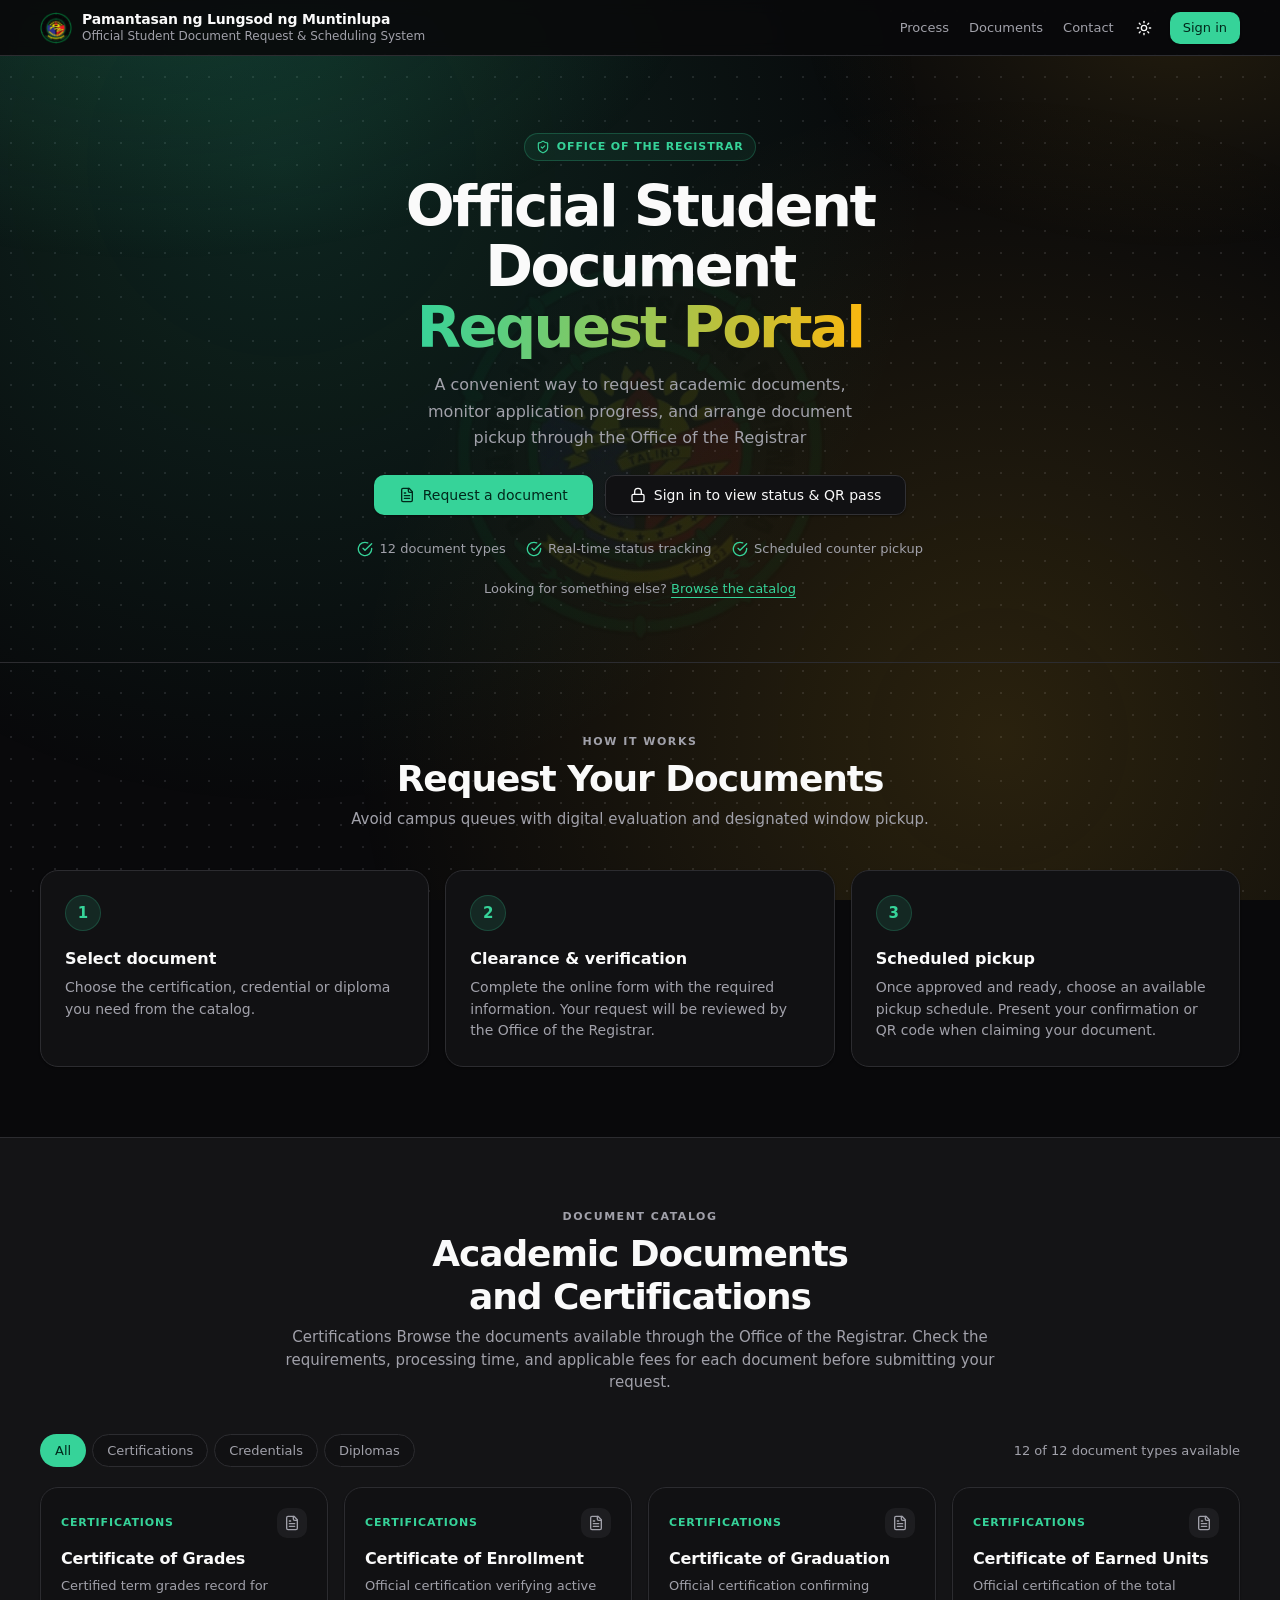
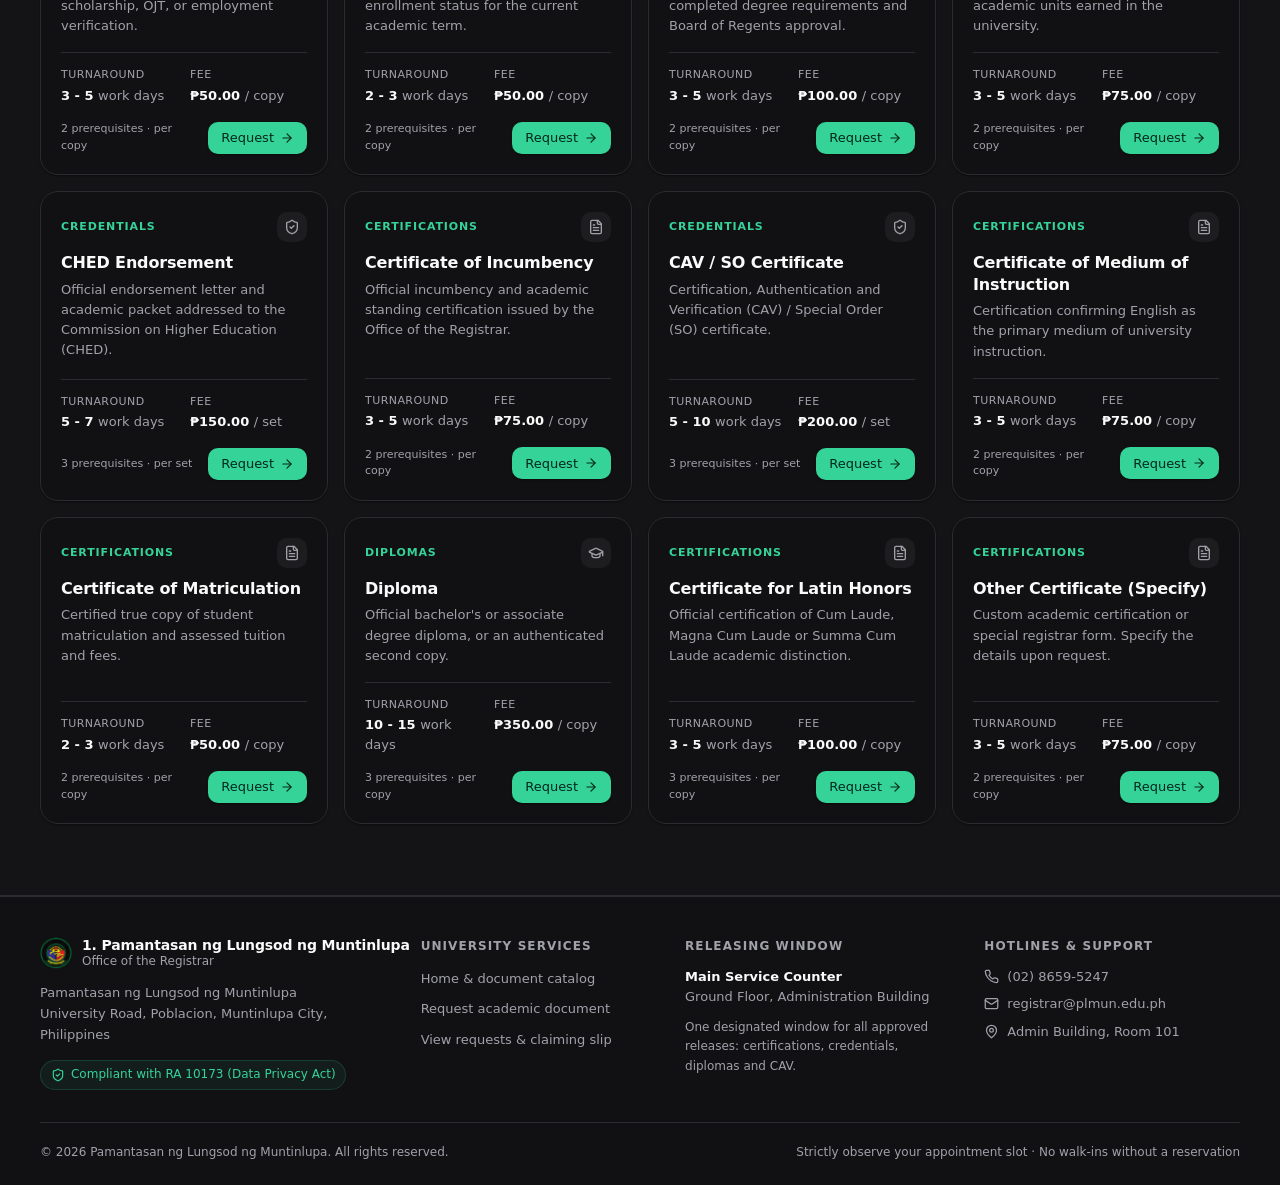
==== commit e2c2c340: "feat: Added some features to the functionality in student, admin and registrar module." ====
--- a/index.html
+++ b/index.html
@@ -93,6 +93,23 @@
     </div>
   </dialog>
 
+  <!-- Final submission confirmation (students) -->
+  <dialog id="submitConfirm" aria-labelledby="submitConfirmTitle">
+    <div class="dialog-header">
+      <p class="eyebrow">Final step</p>
+      <h2 id="submitConfirmTitle">Submit this document request?</h2>
+      <p class="dialog-desc">Please review the summary below before confirming.</p>
+    </div>
+    <div id="submitConfirmBody"></div>
+    <div class="dialog-footer">
+      <button class="btn btn-outline" type="button" data-act="close">Cancel</button>
+      <button class="btn btn-primary" type="button" data-act="confirmSubmit">
+        <svg viewBox="0 0 24 24" fill="none" stroke="currentColor" stroke-width="2" stroke-linecap="round" stroke-linejoin="round" aria-hidden="true" focusable="false"><path d="m22 2-7 20-4-9-9-4Z"></path><path d="M22 2 11 13"></path></svg>
+        Confirm &amp; submit
+      </button>
+    </div>
+  </dialog>
+
   <!-- Mandatory official-warning acknowledgement (students) -->
   <dialog id="warning" class="dialog-wide" aria-labelledby="warningTitle">
     <div class="dialog-header">
--- a/style.css
+++ b/style.css
@@ -36,16 +36,16 @@
   --warning: 32 95% 38%;
   --info: 221 83% 45%;
 
-  --radius: 0.5rem;
+  --radius: 0.75rem;
   --font-sans: ui-sans-serif, system-ui, -apple-system, BlinkMacSystemFont,
     "Segoe UI", Roboto, "Helvetica Neue", Arial, "Noto Sans", sans-serif;
   --font-mono: ui-monospace, SFMono-Regular, Menlo, Monaco, Consolas,
     "Liberation Mono", monospace;
 
-  --shadow-sm: 0 1px 2px 0 rgb(0 0 0 / 0.05);
-  --shadow-md: 0 4px 6px -1px rgb(0 0 0 / 0.1), 0 2px 4px -2px rgb(0 0 0 / 0.1);
-  --shadow-lg: 0 10px 15px -3px rgb(0 0 0 / 0.1), 0 4px 6px -4px rgb(0 0 0 / 0.1);
-  --shadow-xl: 0 20px 25px -5px rgb(0 0 0 / 0.12), 0 8px 10px -6px rgb(0 0 0 / 0.1);
+  --shadow-sm: 0 1px 2px 0 rgb(0 0 0 / 0.06), 0 1px 3px 0 rgb(0 0 0 / 0.08);
+  --shadow-md: 0 2px 4px -1px rgb(0 0 0 / 0.08), 0 4px 8px -2px rgb(0 0 0 / 0.12);
+  --shadow-lg: 0 4px 8px -2px rgb(0 0 0 / 0.1), 0 8px 16px -4px rgb(0 0 0 / 0.14);
+  --shadow-xl: 0 8px 16px -4px rgb(0 0 0 / 0.12), 0 16px 32px -8px rgb(0 0 0 / 0.18);
 }
 
 [data-theme="dark"] {
@@ -81,7 +81,7 @@
   --shadow-xl: 0 20px 25px -5px rgb(0 0 0 / 0.6), 0 8px 10px -6px rgb(0 0 0 / 0.5);
 }
 
-html { -webkit-text-size-adjust: 100%; }
+html { -webkit-text-size-adjust: 100%; background: hsl(var(--background)); }
 
 body {
   min-height: 100vh;
@@ -92,8 +92,31 @@
   -webkit-font-smoothing: antialiased;
   text-rendering: optimizeLegibility;
   color: hsl(var(--foreground));
-  background: hsl(var(--background));
+  background: transparent;
   transition: background-color 0.2s ease, color 0.2s ease;
+  position: relative;
+}
+body::before {
+  content: "";
+  position: fixed;
+  inset: 0;
+  background: url('logo.png') center / 42vmin no-repeat;
+  opacity: 0.08;
+  pointer-events: none;
+  z-index: -1;
+}
+body::after {
+  content: "";
+  position: fixed;
+  inset: 0;
+  background:
+    radial-gradient(circle at 22% 18%, hsl(161 64% 45% / 0.16), transparent 52%),
+    radial-gradient(circle at 78% 82%, hsl(43 96% 56% / 0.14), transparent 52%),
+    radial-gradient(hsl(var(--muted-foreground) / 0.16) 1px, transparent 1px);
+  background-size: auto, auto, 22px 22px;
+  background-position: center, center, 0 0;
+  pointer-events: none;
+  z-index: -2;
 }
 
 ::selection { background: hsl(var(--primary) / 0.2); }
@@ -218,6 +241,123 @@
   align-items: center;
   gap: 0.5rem;
   flex-wrap: nowrap;
+}
+
+/* Notifications — visual-only preview dropdown */
+.notif { position: relative; }
+.notif-btn { position: relative; }
+.notif-count {
+  position: absolute;
+  top: -0.1rem;
+  right: -0.1rem;
+  display: grid;
+  place-items: center;
+  min-width: 1.05rem;
+  height: 1.05rem;
+  padding: 0 0.25rem;
+  border: 2px solid hsl(var(--background));
+  border-radius: 9999px;
+  background: hsl(var(--primary));
+  color: hsl(var(--primary-foreground));
+  font-size: 0.625rem;
+  font-weight: 700;
+  line-height: 1;
+}
+.notif-panel {
+  position: absolute;
+  top: calc(100% + 0.6rem);
+  right: 0;
+  z-index: 60;
+  width: min(21.5rem, calc(100vw - 2rem));
+  overflow: hidden;
+  border: 1px solid hsl(var(--border));
+  border-radius: var(--radius);
+  background: hsl(var(--popover));
+  color: hsl(var(--popover-foreground));
+  box-shadow: var(--shadow-xl);
+  animation: notif-in 140ms ease-out;
+}
+@keyframes notif-in {
+  from { opacity: 0; transform: translateY(-0.25rem); }
+  to { opacity: 1; transform: translateY(0); }
+}
+.notif-head {
+  display: flex;
+  align-items: center;
+  justify-content: space-between;
+  gap: 0.75rem;
+  padding: 0.7rem 0.9rem;
+  border-bottom: 1px solid hsl(var(--border));
+}
+.notif-head strong { font-size: 0.8125rem; font-weight: 600; }
+.notif-tag {
+  padding: 0.1rem 0.45rem;
+  border: 1px solid hsl(var(--primary) / 0.2);
+  border-radius: 9999px;
+  background: hsl(var(--primary) / 0.1);
+  color: hsl(var(--primary));
+  font-size: 0.625rem;
+  font-weight: 500;
+  line-height: 1.1rem;
+  white-space: nowrap;
+}
+.notif-list {
+  list-style: none;
+  max-height: min(22rem, calc(100vh - 10rem));
+  overflow: auto;
+}
+.notif-item {
+  display: flex;
+  gap: 0.65rem;
+  padding: 0.7rem 0.9rem;
+}
+.notif-item + .notif-item { border-top: 1px dashed hsl(var(--border)); }
+.notif-icon {
+  display: grid;
+  place-items: center;
+  width: 2rem;
+  height: 2rem;
+  flex: 0 0 auto;
+  border-radius: 9999px;
+  background: hsl(var(--primary) / 0.1);
+  color: hsl(var(--primary));
+}
+.notif-icon svg { width: 1rem; height: 1rem; }
+.notif-item b {
+  display: block;
+  font-size: 0.78rem;
+  font-weight: 600;
+  line-height: 1.35;
+}
+.notif-item p {
+  margin-top: 0.1rem;
+  font-size: 0.72rem;
+  line-height: 1.45;
+  color: hsl(var(--muted-foreground));
+}
+.notif-item small {
+  display: block;
+  margin-top: 0.25rem;
+  font-size: 0.65rem;
+  color: hsl(var(--muted-foreground));
+  opacity: 0.85;
+}
+.notif-foot {
+  padding: 0.55rem 0.9rem;
+  border-top: 1px solid hsl(var(--border));
+  background: hsl(var(--muted) / 0.4);
+  color: hsl(var(--muted-foreground));
+  font-size: 0.68rem;
+  text-align: center;
+}
+@media (max-width: 560px) {
+  .notif-panel {
+    position: fixed;
+    top: 3.9rem;
+    right: 0.75rem;
+    left: 0.75rem;
+    width: auto;
+  }
 }
 
 .nav-user {
@@ -275,6 +415,10 @@
   border-radius: calc(var(--radius) + 4px);
   box-shadow: var(--shadow-sm);
   padding: 1.5rem;
+  transition: box-shadow 0.2s ease, transform 0.2s ease, border-color 0.2s ease;
+}
+.card:hover {
+  box-shadow: var(--shadow-md);
 }
 
 .card-header { margin-bottom: 1.25rem; }
@@ -342,66 +486,6 @@
 }
 .nav-user-btn:hover { background: hsl(var(--accent)); color: hsl(var(--accent-foreground)); }
 
-.student-profile {
-  display: flex;
-  flex-wrap: wrap;
-  align-items: center;
-  gap: 1.25rem;
-}
-.profile-main { flex: 1 1 20rem; min-width: 0; }
-.profile-heading {
-  display: flex;
-  flex-wrap: wrap;
-  align-items: center;
-  gap: 0.5rem;
-}
-.profile-heading h2 {
-  font-size: 1.375rem;
-  font-weight: 600;
-  line-height: 1.25;
-  letter-spacing: -0.025em;
-}
-.profile-sub {
-  margin-top: 0.15rem;
-  font-size: 0.8125rem;
-  color: hsl(var(--muted-foreground));
-}
-.profile-program {
-  display: flex;
-  align-items: flex-start;
-  gap: 0.625rem;
-  margin-top: 0.875rem;
-  padding-top: 0.875rem;
-  border-top: 1px dashed hsl(var(--border));
-}
-.profile-program-icon {
-  display: grid;
-  place-items: center;
-  width: 2rem;
-  height: 2rem;
-  flex: 0 0 auto;
-  color: hsl(var(--primary));
-  background: hsl(var(--primary) / 0.1);
-  border-radius: calc(var(--radius) - 2px);
-}
-.profile-program-icon svg { width: 1.0625rem; height: 1.0625rem; }
-.profile-program small {
-  display: block;
-  font-size: 0.6875rem;
-  font-weight: 600;
-  letter-spacing: 0.08em;
-  text-transform: uppercase;
-  color: hsl(var(--muted-foreground));
-}
-.profile-program strong {
-  display: block;
-  font-size: 0.875rem;
-  font-weight: 600;
-  line-height: 1.4;
-}
-.profile-program div > span { font-size: 0.75rem; color: hsl(var(--muted-foreground)); }
-.profile-edit { margin-left: auto; flex: 0 0 auto; }
-
 .program-pill {
   display: flex;
   align-items: center;
@@ -522,6 +606,7 @@
   width: 100%;
   height: 2.25rem;
   padding: 0.25rem 0.75rem;
+  color-scheme: light;
   font-family: inherit;
   font-size: 0.875rem;
   line-height: 1.4;
@@ -555,6 +640,7 @@
 select {
   appearance: none;
   -webkit-appearance: none;
+  color-scheme: light;
   padding-right: 2rem;
   background-image: url("data:image/svg+xml,%3Csvg xmlns='http://www.w3.org/2000/svg' width='16' height='16' viewBox='0 0 24 24' fill='none' stroke='%2371717a' stroke-width='2' stroke-linecap='round' stroke-linejoin='round'%3E%3Cpath d='m6 9 6 6 6-6'/%3E%3C/svg%3E");
   background-repeat: no-repeat;
@@ -563,6 +649,7 @@
 }
 [data-theme="dark"] select {
   background-image: url("data:image/svg+xml,%3Csvg xmlns='http://www.w3.org/2000/svg' width='16' height='16' viewBox='0 0 24 24' fill='none' stroke='%23a1a1aa' stroke-width='2' stroke-linecap='round' stroke-linejoin='round'%3E%3Cpath d='m6 9 6 6 6-6'/%3E%3C/svg%3E");
+  color-scheme: dark;
 }
 
 .err {
@@ -733,9 +820,53 @@
   flex: 0 0 auto;
 }
 
+.queue-tabs {
+  display: flex;
+  flex-wrap: wrap;
+  gap: 0.4rem;
+  margin-bottom: 1rem;
+  padding-bottom: 0.85rem;
+  border-bottom: 1px solid hsl(var(--border));
+}
+.queue-tab {
+  display: inline-flex;
+  align-items: center;
+  gap: 0.45rem;
+  padding: 0.4rem 0.65rem;
+  border: 1px solid hsl(var(--border));
+  border-radius: calc(var(--radius) - 2px);
+  background: transparent;
+  color: hsl(var(--muted-foreground));
+  font-family: inherit;
+  font-size: 0.8125rem;
+  font-weight: 500;
+  line-height: 1.2;
+  cursor: pointer;
+  transition: color 0.15s ease, background-color 0.15s ease, border-color 0.15s ease;
+}
+.queue-tab:hover { color: hsl(var(--foreground)); background: hsl(var(--muted) / 0.45); }
+.queue-tab.is-active {
+  color: hsl(var(--primary));
+  border-color: hsl(var(--primary) / 0.4);
+  background: hsl(var(--primary) / 0.08);
+}
+.queue-tab-count {
+  display: inline-flex;
+  align-items: center;
+  justify-content: center;
+  min-width: 1.35rem;
+  padding: 0.05rem 0.35rem;
+  border-radius: 999px;
+  background: hsl(var(--muted));
+  color: hsl(var(--foreground));
+  font-size: 0.6875rem;
+  font-weight: 600;
+}
+.queue-tab.is-active .queue-tab-count { background: hsl(var(--primary) / 0.16); color: hsl(var(--primary)); }
+
 .wrap {
   width: 100%;
-  overflow-x: auto;
+  overflow-x: visible;
   border-radius: calc(var(--radius) - 2px);
 }
 
@@ -772,6 +903,112 @@
 td .btn { margin-right: 0.25rem; }
 td .btn:last-child { margin-right: 0; }
 
+/* Compact queue tables — fit the card without horizontal scrolling */
+.wrap th,
+.wrap td {
+  padding: 0.5rem 0.55rem;
+  white-space: normal;
+  overflow-wrap: anywhere;
+}
+.wrap th { height: 2.25rem; font-size: 0.75rem; white-space: nowrap; overflow-wrap: normal; }
+.wrap td { font-size: 0.8125rem; }
+.wrap td[data-label="Date"],
+.wrap td[data-label="Copies"] { white-space: nowrap; }
+.wrap td .badge,
+.wrap td .btn,
+.wrap td .pickup-when { white-space: normal; }
+.wrap td .btn {
+  height: 1.85rem;
+  padding: 0 0.55rem;
+  font-size: 0.75rem;
+  gap: 0.3rem;
+}
+.wrap td .btn svg { width: 0.8125rem; height: 0.8125rem; }
+.wrap .trk-code { font-size: 0.6875rem; padding: 0.08rem 0.4rem; }
+
+.req-cell {
+  display: flex;
+  flex-direction: column;
+  align-items: flex-start;
+  gap: 0.2rem;
+  min-width: 0;
+}
+.req-cell .mono { font-size: 0.8125rem; white-space: nowrap; }
+.req-cell .trk-code { white-space: nowrap; }
+
+.user-cell strong { display: block; }
+.user-cell small { display: block; font-size: 0.75rem; }
+
+.clickable-row { cursor: pointer; }
+.clickable-row:focus-visible { outline: 2px solid hsl(var(--ring)); outline-offset: -2px; }
+.table-actions { white-space: nowrap; }
+.action-group { display: flex; flex-wrap: wrap; align-items: center; gap: 0.35rem; }
+
+/* Hide the tracking pill on medium screens to keep the queue compact */
+@media (max-width: 960px) {
+  .wrap .req-cell .trk-code { display: none; }
+}
+
+/* Stack table rows into compact cards on small screens */
+@media (max-width: 820px) {
+  .wrap table,
+  .wrap thead,
+  .wrap tbody,
+  .wrap tr,
+  .wrap td { display: block; width: 100%; }
+  .wrap thead { display: none; }
+  .wrap tbody tr {
+    margin-bottom: 0.5rem;
+    padding: 0.35rem 0.75rem;
+    background: hsl(var(--card));
+    border: 1px solid hsl(var(--border));
+    border-radius: calc(var(--radius) - 2px);
+  }
+  .wrap tbody tr:last-child { margin-bottom: 0; }
+  .wrap tbody tr:hover { background: hsl(var(--muted) / 0.35); }
+  .wrap td {
+    display: flex;
+    align-items: center;
+    justify-content: space-between;
+    gap: 0.75rem;
+    padding: 0.4rem 0;
+    border-bottom: 1px dashed hsl(var(--border));
+    text-align: right;
+  }
+  .wrap td:last-child { border-bottom: 0; }
+  .wrap td::before {
+    content: attr(data-label);
+    flex: 0 0 auto;
+    font-size: 0.6875rem;
+    font-weight: 600;
+    letter-spacing: 0.06em;
+    text-transform: uppercase;
+    text-align: left;
+    color: hsl(var(--muted-foreground));
+  }
+  .wrap td.empty {
+    display: block;
+    padding: 2rem 0;
+    text-align: center;
+  }
+  .wrap td.empty::before { content: none; }
+  .wrap .status-dot { display: none; }
+  .wrap td[data-label="Actions"] {
+    flex-wrap: wrap;
+    justify-content: flex-end;
+    gap: 0.35rem;
+  }
+  .wrap td[data-label="Actions"]::before { margin-right: auto; }
+  .wrap td[data-label="Actions"] .btn { margin-right: 0; }
+  .wrap td[data-label="Actions"] .action-group { justify-content: flex-end; }
+  .wrap .req-cell {
+    align-items: flex-end;
+    text-align: right;
+  }
+  .wrap .req-cell .trk-code { display: inline-flex; }
+  .wrap .pickup-cell { align-items: flex-end; }
+}
+
 .pickup-cell {
   display: flex;
   flex-direction: column;
@@ -815,6 +1052,12 @@
 }
 .empty-icon svg { width: 1.125rem; height: 1.125rem; }
 .empty-hint { font-size: 0.8125rem; opacity: 0.8; }
+.queue-empty {
+  padding: 2.5rem 1rem;
+  border: 1px dashed hsl(var(--border));
+  border-radius: calc(var(--radius) + 2px);
+  background: hsl(var(--muted) / 0.2);
+}
 
 /* ============================================================
    Badges
@@ -879,6 +1122,42 @@
   border-color: hsl(var(--primary) / 0.2);
 }
 
+/* Semantic stat card colours (queue dashboard) */
+.stat--pending .stat-icon,
+.stat--pending small { color: hsl(var(--warning)); }
+.stat--processing .stat-icon,
+.stat--processing small { color: hsl(var(--info)); }
+.stat--ready-for-pickup .stat-icon,
+.stat--ready-for-pickup small { color: hsl(var(--success)); }
+.stat--released .stat-icon,
+.stat--released small { color: hsl(var(--primary)); }
+
+/* Admin account status stat colours */
+.stat--active .stat-icon,
+.stat--active small { color: hsl(var(--success)); }
+.stat--invited .stat-icon,
+.stat--invited small { color: hsl(var(--warning)); }
+.stat--disabled .stat-icon,
+.stat--disabled small { color: hsl(var(--destructive)); }
+
+/* Queue row status dot */
+.status-dot {
+  display: inline-flex;
+  align-items: center;
+  justify-content: center;
+  width: 0.5rem;
+  height: 0.5rem;
+  min-width: 0.5rem;
+  border-radius: 9999px;
+  margin-right: 0.375rem;
+  flex: 0 0 auto;
+}
+.status-dot.s-pending { background: hsl(var(--warning)); box-shadow: 0 0 0 1px hsl(var(--warning) / 0.25); }
+.status-dot.s-processing { background: hsl(var(--info)); box-shadow: 0 0 0 1px hsl(var(--info) / 0.25); }
+.status-dot.s-ready-for-pickup { background: hsl(var(--success)); box-shadow: 0 0 0 1px hsl(var(--success) / 0.25); }
+.status-dot.s-released { background: hsl(var(--primary)); box-shadow: 0 0 0 1px hsl(var(--primary) / 0.25); }
+.status-dot.s-rejected { background: hsl(var(--destructive)); box-shadow: 0 0 0 1px hsl(var(--destructive) / 0.25); }
+
 /* ============================================================
    Dialog + mail simulator
    ============================================================ */
@@ -902,7 +1181,24 @@
 }
 dialog[open] { animation: dialog-in 0.16s ease-out; }
 body:has(dialog[open]) { overflow: hidden; }
-.dialog-wide { width: min(46rem, calc(100vw - 2rem)); max-height: 90vh; overflow-y: auto; }
+
+/* Request overview modal (registrar/admin queue) — wider for the two-column layout */
+#reqDetails {
+  width: min(48rem, calc(100vw - 2rem));
+}
+.dialog-header-row {
+  display: flex;
+  align-items: flex-start;
+  justify-content: space-between;
+  gap: 0.75rem;
+}
+.dialog-header-row > div:last-child { flex: 0 0 auto; }
+.profile-fields {
+  display: grid;
+  grid-template-columns: minmax(0, 2fr) minmax(0, 1fr);
+  gap: 1rem;
+  align-items: start;
+}
 
 .req-overview-grid {
   display: grid;
@@ -995,6 +1291,7 @@
 .overview-purpose-box p { font-size: 0.875rem; line-height: 1.5; color: hsl(var(--foreground)); }
 
 @media (max-width: 640px) {
+  .req-overview-grid { grid-template-columns: minmax(0, 1fr); }
   .overview-strip { grid-template-columns: repeat(2, minmax(0, 1fr)); }
   .overview-data-grid { grid-template-columns: minmax(0, 1fr); }
 }
@@ -1016,6 +1313,61 @@
   justify-content: flex-end;
   gap: 0.5rem;
   margin-top: 1.25rem;
+}
+
+#submitConfirm { width: min(34rem, calc(100vw - 2rem)); }
+.confirm-warning {
+  display: flex;
+  align-items: flex-start;
+  gap: 0.65rem;
+  padding: 0.875rem 1rem;
+  border: 1px solid hsl(var(--warning) / 0.35);
+  border-left: 3px solid hsl(var(--warning));
+  border-radius: calc(var(--radius) + 2px);
+  background: hsl(var(--warning) / 0.07);
+}
+.confirm-warning > svg {
+  width: 1.125rem;
+  height: 1.125rem;
+  flex: 0 0 auto;
+  margin-top: 0.1rem;
+  color: hsl(var(--warning));
+}
+.confirm-warning b { display: block; font-size: 0.875rem; }
+.confirm-warning span {
+  display: block;
+  margin-top: 0.15rem;
+  font-size: 0.8125rem;
+  line-height: 1.5;
+  color: hsl(var(--muted-foreground));
+}
+.confirm-summary {
+  display: grid;
+  grid-template-columns: repeat(2, minmax(0, 1fr));
+  gap: 0.75rem 1rem;
+  margin-top: 1rem;
+  padding: 1rem;
+  border: 1px solid hsl(var(--border));
+  border-radius: calc(var(--radius) + 2px);
+  background: hsl(var(--muted) / 0.3);
+}
+.confirm-summary small {
+  display: block;
+  font-size: 0.6875rem;
+  font-weight: 600;
+  letter-spacing: 0.05em;
+  text-transform: uppercase;
+  color: hsl(var(--muted-foreground));
+}
+.confirm-summary strong {
+  display: block;
+  margin-top: 0.15rem;
+  font-size: 0.875rem;
+  line-height: 1.4;
+  overflow-wrap: anywhere;
+}
+@media (max-width: 520px) {
+  .confirm-summary { grid-template-columns: minmax(0, 1fr); }
 }
 
 .mail {
@@ -1287,9 +1639,9 @@
   right: -14%;
   bottom: -12%;
   width: 70%;
-  opacity: 0.07;
+  opacity: 0.35;
   pointer-events: none;
-  filter: grayscale(1) brightness(2);
+  filter: saturate(0.95) brightness(0.95);
 }
 .brand-panel > *:not(.watermark) { position: relative; }
 
@@ -1389,6 +1741,28 @@
 }
 .signin .btn-block { margin-top: 0.25rem; }
 .signin .field { margin-bottom: 1rem; }
+
+.signin-register { width: min(32rem, 100%); }
+.reg-grid {
+  display: grid;
+  grid-template-columns: repeat(2, minmax(0, 1fr));
+  gap: 0.75rem;
+}
+.reg-grid .field { margin-bottom: 1rem; }
+.signin-alt {
+  margin-top: 1.25rem;
+  padding-top: 1.25rem;
+  border-top: 1px solid hsl(var(--border));
+  font-size: 0.875rem;
+  text-align: center;
+  color: hsl(var(--muted-foreground));
+}
+.signin-alt .link { font-weight: 600; text-decoration: none; }
+.signin-alt .link:hover { text-decoration: underline; }
+
+@media (max-width: 480px) {
+  .reg-grid { grid-template-columns: minmax(0, 1fr); }
+}
 
 .demo {
   display: flex;
@@ -1455,9 +1829,14 @@
 }
 .hero-grid {
   display: grid;
-  grid-template-columns: minmax(0, 1.05fr) minmax(0, 0.95fr);
+  grid-template-columns: minmax(0, 1fr);
+  justify-items: center;
   gap: clamp(2rem, 5vw, 4rem);
   align-items: center;
+}
+.hero-copy {
+  max-width: 46rem;
+  text-align: center;
 }
 .hero-badge {
   display: inline-flex;
@@ -1491,6 +1870,7 @@
 }
 .hero-desc {
   max-width: 46ch;
+  margin-inline: auto;
   font-size: 1rem;
   line-height: 1.65;
   color: hsl(var(--muted-foreground));
@@ -1498,12 +1878,14 @@
 .hero-cta {
   display: flex;
   flex-wrap: wrap;
+  justify-content: center;
   gap: 0.75rem;
   margin-top: 1.5rem;
 }
 .hero-trust {
   display: flex;
   flex-wrap: wrap;
+  justify-content: center;
   gap: 0.5rem 1.25rem;
   margin-top: 1.5rem;
   list-style: none;
@@ -1877,9 +2259,6 @@
   .foot-grid { grid-template-columns: 1fr 1fr; }
 }
 @media (max-width: 900px) {
-  .hero-grid { grid-template-columns: minmax(0, 1fr); }
-  .hero-panel { justify-content: flex-start; }
-  .hero-card { max-width: 30rem; }
   .steps { grid-template-columns: minmax(0, 1fr); }
 }
 @media (max-width: 720px) {
@@ -1893,7 +2272,6 @@
   .catalog-bar { align-items: flex-start; flex-direction: column; }
   .foot-grid { grid-template-columns: minmax(0, 1fr); gap: 1.75rem; }
   .site-footer { padding-top: 2rem; }
-  .profile-edit { width: 100%; margin-left: 0; }
 }
 
 /* ============================================================
@@ -1977,6 +2355,13 @@
   padding: 0;
   list-style: none;
 }
+.protocol-card {
+  background:
+    radial-gradient(120% 140% at 100% 0%, hsl(var(--primary) / 0.08), transparent 55%),
+    hsl(var(--card));
+  border-color: hsl(var(--primary) / 0.16);
+}
+.protocol-card .stepper { margin-bottom: 0; }
 .step-tab {
   display: flex;
   flex-direction: column;
@@ -1984,17 +2369,19 @@
   padding: 0.6rem 0.75rem;
   border: 1px solid hsl(var(--border));
   border-radius: calc(var(--radius) + 2px);
-  background: hsl(var(--muted) / 0.35);
+  background: hsl(var(--secondary));
   transition: border-color 0.15s ease, background-color 0.15s ease;
 }
 .step-tab.is-current {
-  border-color: hsl(var(--primary) / 0.45);
-  background: hsl(var(--primary) / 0.09);
-  box-shadow: inset 0 0 0 1px hsl(var(--primary) / 0.15);
+  border-color: hsl(var(--primary) / 0.55);
+  background: hsl(var(--secondary));
+  background-image: linear-gradient(hsl(var(--primary) / 0.16), hsl(var(--primary) / 0.16));
+  box-shadow: inset 0 0 0 1px hsl(var(--primary) / 0.2);
 }
 .step-tab.is-done {
-  border-color: hsl(var(--primary) / 0.25);
-  background: hsl(var(--primary) / 0.04);
+  border-color: hsl(var(--primary) / 0.3);
+  background: hsl(var(--secondary));
+  background-image: linear-gradient(hsl(var(--primary) / 0.08), hsl(var(--primary) / 0.08));
 }
 .step-label {
   font-size: 0.625rem;
@@ -2010,6 +2397,114 @@
 #wizardStage { min-height: 14rem; }
 .wiz-panel { display: grid; gap: 1rem; }
 .wiz-panel > .small { justify-self: end; margin-top: -0.35rem; }
+
+.wiz-section {
+  display: grid;
+  gap: 0.875rem;
+  padding: 1rem 1.125rem;
+  border: 1px solid hsl(var(--border));
+  border-radius: calc(var(--radius) + 2px);
+  background: hsl(var(--muted) / 0.3);
+}
+.wiz-section-head { display: grid; gap: 0.2rem; }
+.wiz-section-head h3 {
+  display: flex;
+  align-items: center;
+  gap: 0.45rem;
+  margin: 0;
+  font-size: 0.875rem;
+  font-weight: 600;
+  line-height: 1.3;
+  color: hsl(var(--foreground));
+}
+.wiz-section-head h3 svg { width: 1rem; height: 1rem; flex: 0 0 auto; color: hsl(var(--primary)); }
+.wiz-section-head p {
+  margin: 0;
+  font-size: 0.75rem;
+  line-height: 1.45;
+  color: hsl(var(--muted-foreground));
+}
+
+.wiz-choice {
+  display: grid;
+  grid-template-columns: repeat(2, minmax(0, 1fr));
+  gap: 0.625rem;
+}
+.wiz-choice-card {
+  display: flex;
+  align-items: flex-start;
+  gap: 0.6rem;
+  padding: 0.75rem 0.875rem;
+  border: 1px solid hsl(var(--border));
+  border-radius: calc(var(--radius) + 2px);
+  background: hsl(var(--card));
+  cursor: pointer;
+  transition: border-color 0.15s ease, background-color 0.15s ease;
+}
+.wiz-choice-card:hover { border-color: hsl(var(--input) / 0.8); }
+.wiz-choice-card:has(input:checked) {
+  border-color: hsl(var(--primary) / 0.55);
+  background: hsl(var(--primary) / 0.07);
+}
+.wiz-choice-card input {
+  width: 1rem;
+  height: 1rem;
+  margin-top: 0.2rem;
+  padding: 0;
+  flex: 0 0 auto;
+  border: 0;
+  box-shadow: none;
+  accent-color: hsl(var(--primary));
+  cursor: pointer;
+}
+.wiz-choice-card span { min-width: 0; }
+.wiz-choice-card b {
+  display: block;
+  font-size: 0.875rem;
+  font-weight: 600;
+  line-height: 1.35;
+  color: hsl(var(--foreground));
+}
+.wiz-choice-card small {
+  display: block;
+  margin-top: 0.15rem;
+  font-size: 0.75rem;
+  line-height: 1.4;
+  color: hsl(var(--muted-foreground));
+}
+
+.wiz-protocol {
+  display: flex;
+  align-items: flex-start;
+  gap: 0.65rem;
+  padding: 0.875rem 1rem;
+  border: 1px solid hsl(var(--primary) / 0.28);
+  border-radius: calc(var(--radius) + 2px);
+  background: hsl(var(--primary) / 0.05);
+}
+.wiz-protocol > svg {
+  width: 1.125rem;
+  height: 1.125rem;
+  flex: 0 0 auto;
+  margin-top: 0.1rem;
+  color: hsl(var(--primary));
+}
+.wiz-protocol b {
+  display: block;
+  font-size: 0.875rem;
+  font-weight: 600;
+  color: hsl(var(--foreground));
+}
+.wiz-protocol ul {
+  display: grid;
+  gap: 0.25rem;
+  margin: 0.4rem 0 0;
+  padding-left: 1.1rem;
+  font-size: 0.8125rem;
+  line-height: 1.45;
+  color: hsl(var(--muted-foreground));
+}
+.wiz-protocol li::marker { color: hsl(var(--primary)); }
 
 .wiz-warning {
   max-height: 21rem;
@@ -2087,24 +2582,71 @@
 }
 .wiz-estimate strong { font-size: 1.125rem; color: hsl(var(--foreground)); }
 
-.wiz-review {
-  display: grid;
-  grid-template-columns: repeat(auto-fit, minmax(9rem, 1fr));
-  gap: 0.875rem 1.25rem;
-  padding: 1rem 1.125rem;
+.wiz-summary {
+  display: grid;
+  grid-template-columns: repeat(2, minmax(0, 1fr));
+  gap: 0.75rem;
+}
+.wiz-summary-group {
+  padding: 0.875rem 1rem;
   border: 1px solid hsl(var(--border));
   border-radius: calc(var(--radius) + 2px);
-  background: hsl(var(--muted) / 0.3);
-}
-.wiz-review small {
-  display: block;
+  background: hsl(var(--card));
+}
+.wiz-summary-title {
+  display: flex;
+  align-items: center;
+  gap: 0.45rem;
+  margin: 0 0 0.6rem;
+  padding-bottom: 0.55rem;
+  border-bottom: 1px dashed hsl(var(--border));
+  font-size: 0.8125rem;
+  font-weight: 600;
+  line-height: 1.3;
+}
+.wiz-summary-title svg { width: 1rem; height: 1rem; flex: 0 0 auto; color: hsl(var(--primary)); }
+.wiz-summary-list { display: grid; gap: 0.45rem; margin: 0; }
+.wiz-summary-row {
+  display: grid;
+  grid-template-columns: minmax(0, 8.5rem) minmax(0, 1fr);
+  gap: 0.75rem;
+  align-items: baseline;
+}
+.wiz-summary-row dt {
   font-size: 0.6875rem;
   font-weight: 600;
-  letter-spacing: 0.08em;
+  letter-spacing: 0.05em;
   text-transform: uppercase;
   color: hsl(var(--muted-foreground));
 }
-.wiz-review strong { display: block; margin-top: 0.15rem; font-size: 0.875rem; line-height: 1.4; }
+.wiz-summary-row dd {
+  margin: 0;
+  font-size: 0.8125rem;
+  line-height: 1.4;
+  text-align: right;
+  overflow-wrap: anywhere;
+}
+.wiz-summary-row dd strong { font-size: 0.9375rem; }
+
+.wiz-pay-note {
+  display: flex;
+  align-items: flex-start;
+  gap: 0.55rem;
+  padding: 0.75rem 0.875rem;
+  border: 1px dashed hsl(var(--primary) / 0.3);
+  border-radius: calc(var(--radius) + 2px);
+  background: hsl(var(--primary) / 0.05);
+  font-size: 0.8125rem;
+  line-height: 1.5;
+  color: hsl(var(--muted-foreground));
+}
+.wiz-pay-note svg {
+  width: 1rem;
+  height: 1rem;
+  flex: 0 0 auto;
+  margin-top: 0.15rem;
+  color: hsl(var(--primary));
+}
 
 .wiz-window {
   display: flex;
@@ -2136,11 +2678,15 @@
 
 input[type="date"] { color-scheme: light; }
 [data-theme="dark"] input[type="date"] { color-scheme: dark; }
+[data-theme="dark"] input,
+[data-theme="dark"] textarea { color-scheme: dark; }
 
 @media (max-width: 720px) {
   .stepper { grid-template-columns: repeat(2, minmax(0, 1fr)); }
   .wiz-grid-2,
-  .wiz-doc-meta { grid-template-columns: minmax(0, 1fr); }
+  .wiz-choice,
+  .wiz-doc-meta,
+  .wiz-summary { grid-template-columns: minmax(0, 1fr); }
   .alert { flex-wrap: wrap; }
   .alert-action { margin-left: calc(2.25rem + 0.875rem); }
 }
@@ -2186,6 +2732,7 @@
 }
 
 @media (max-width: 640px) {
+  .profile-fields { grid-template-columns: minmax(0, 1fr); }
   .top { padding-inline: 1rem; }
   .brand span { display: none; }
   .brand b { font-size: 0.8125rem; }
